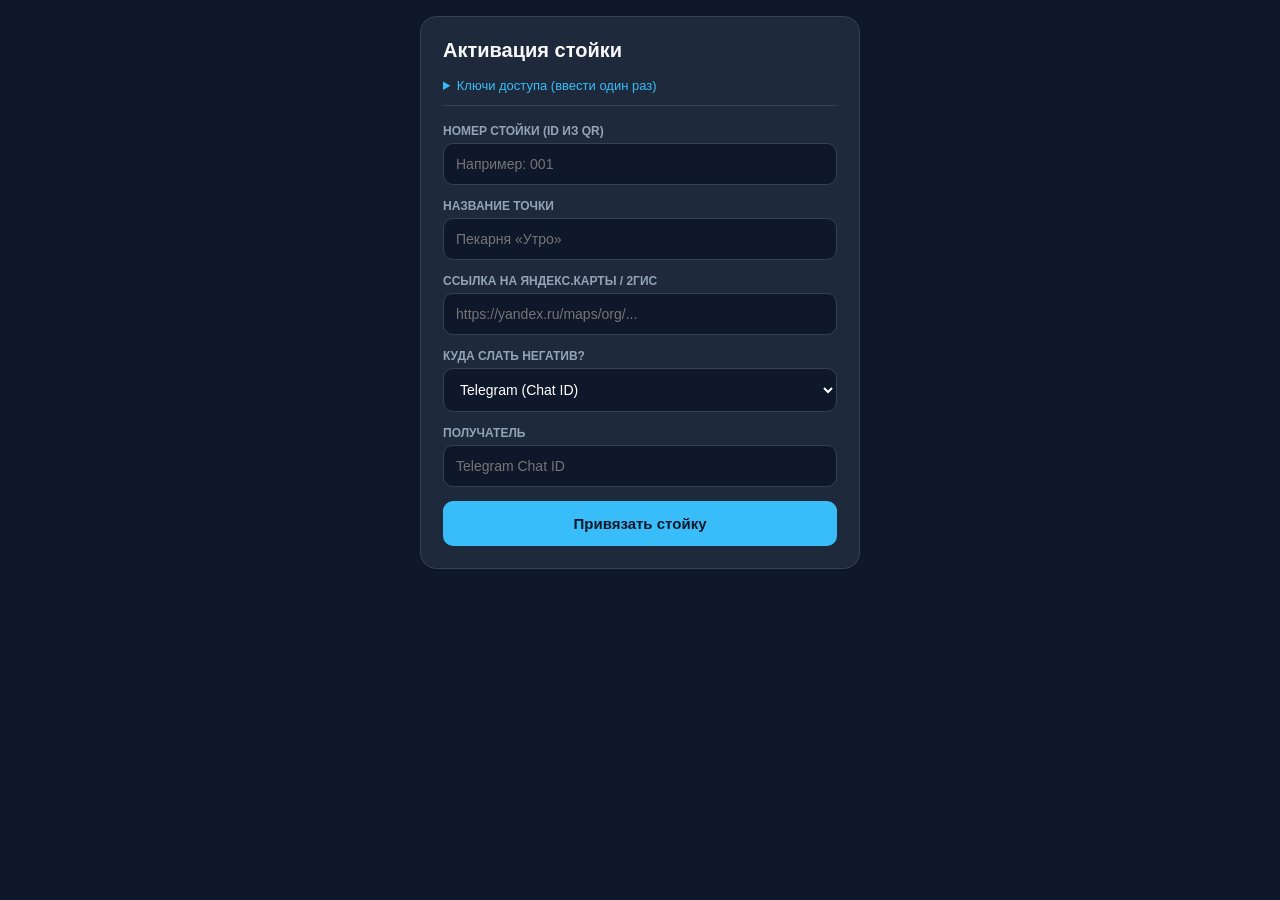
==== admin.html @ 7eeaf115 "Add files via upload" ====
<!DOCTYPE html>
<html lang="ru">
<head>
  <meta charset="UTF-8">
  <meta name="viewport" content="width=device-width, initial-scale=1.0">
  <title>Admin Panel</title>
  <style>
    * { box-sizing: border-box; font-family: -apple-system, BlinkMacSystemFont, "Segoe UI", Roboto, sans-serif; }
    body { background: #0f172a; color: #f8fafc; display: flex; justify-content: center; padding: 16px; margin: 0; }
    .card { background: #1e293b; width: 100%; max-width: 440px; padding: 22px; border-radius: 16px; border: 1px solid #334155; }
    h2 { margin: 0 0 16px 0; font-size: 20px; }
    label { display: block; font-size: 12px; text-transform: uppercase; color: #94a3b8; margin-bottom: 5px; font-weight: 600; }
    input, select { width: 100%; background: #0f172a; border: 1px solid #334155; color: #fff; padding: 12px; border-radius: 10px; font-size: 14px; margin-bottom: 14px; outline: none; }
    input:focus, select:focus { border-color: #38bdf8; }
    button { width: 100%; background: #38bdf8; color: #0f172a; border: none; padding: 14px; border-radius: 10px; font-size: 15px; font-weight: 700; cursor: pointer; }
    .status { margin-top: 12px; padding: 10px; border-radius: 8px; font-size: 13px; text-align: center; display: none; }
    .success { background: rgba(34, 197, 94, 0.15); color: #4ade80; }
    .error { background: rgba(239, 68, 68, 0.15); color: #f87171; }
    details { margin-bottom: 18px; border-bottom: 1px solid #334155; padding-bottom: 12px; }
    summary { font-size: 13px; color: #38bdf8; cursor: pointer; }
  </style>
</head>
<body>

<div class="card">
  <h2>Активация стойки</h2>

  <details>
    <summary>Ключи доступа (ввести один раз)</summary>
    <div style="margin-top: 10px;">
      <label>GitHub Gist ID</label>
      <input type="text" id="gistId" placeholder="Хеш из адреса Gist">
      <label>GitHub Personal Token</label>
      <input type="password" id="ghToken" placeholder="ghp_...">
    </div>
  </details>

  <label>Номер стойки (ID из QR)</label>
  <input type="text" id="shopId" placeholder="Например: 001">

  <label>Название точки</label>
  <input type="text" id="shopName" placeholder="Пекарня «Утро»">

  <label>Ссылка на Яндекс.Карты / 2ГИС</label>
  <input type="url" id="mapsUrl" placeholder="https://yandex.ru/maps/org/...">

  <label>Куда слать негатив?</label>
  <select id="channel" onchange="updatePlaceholder()">
    <option value="telegram">Telegram (Chat ID)</option>
    <option value="vk">ВКонтакте (VK User ID)</option>
    <option value="max">Мессенджер MAX (Chat ID)</option>
    <option value="email">Email директора</option>
  </select>

  <label>Получатель</label>
  <input type="text" id="target" placeholder="Telegram Chat ID">

  <button onclick="saveShop()" id="btnSave">Привязать стойку</button>
  <div id="status" class="status"></div>
</div>

<script>
  document.getElementById('gistId').value = localStorage.getItem('cfg_gist_id') || '';
  document.getElementById('ghToken').value = localStorage.getItem('cfg_gh_token') || '';

  function updatePlaceholder() {
    const ch = document.getElementById('channel').value;
    const target = document.getElementById('target');
    if (ch === 'telegram') target.placeholder = 'Telegram Chat ID (например: 12345678)';
    if (ch === 'vk') target.placeholder = 'Числовой VK ID (например: 74829102)';
    if (ch === 'max') target.placeholder = 'Chat ID в мессенджере MAX';
    if (ch === 'email') target.placeholder = 'director@mail.ru';
  }

  async function saveShop() {
    const status = document.getElementById('status');
    const btn = document.getElementById('btnSave');
    status.style.display = 'none';

    const gistId = document.getElementById('gistId').value.trim();
    const token = document.getElementById('ghToken').value.trim();
    const shopId = document.getElementById('shopId').value.trim();
    const name = document.getElementById('shopName').value.trim();
    const mapsUrl = document.getElementById('mapsUrl').value.trim();
    const channel = document.getElementById('channel').value;
    const target = document.getElementById('target').value.trim();

    if (!gistId || !token || !shopId || !name || !mapsUrl || !target) {
      showStatus('Заполните все поля!', false);
      return;
    }

    localStorage.setItem('cfg_gist_id', gistId);
    localStorage.setItem('cfg_gh_token', token);

    btn.disabled = true;
    btn.innerText = 'Сохранение...';

    try {
      const resGet = await fetch(`https://api.github.com/gists/${gistId}`, {
        headers: { 'Authorization': `token ${token}` }
      });
      const gistData = await resGet.json();
      let shops = JSON.parse(gistData.files['shops.json'].content || '{}');

      shops[shopId] = { name, maps_url: mapsUrl, channel, target };

      const resPatch = await fetch(`https://api.github.com/gists/${gistId}`, {
        method: 'PATCH',
        headers: {
          'Authorization': `token ${token}`,
          'Content-Type': 'application/json'
        },
        body: JSON.stringify({
          files: { 'shops.json': { content: JSON.stringify(shops, null, 2) } }
        })
      });

      if (resPatch.ok) {
        showStatus(`Стойка №${shopId} успешно активирована!`, true);
        document.getElementById('shopId').value = '';
        document.getElementById('shopName').value = '';
        document.getElementById('mapsUrl').value = '';
        document.getElementById('target').value = '';
      } else {
        showStatus('Ошибка GitHub API: проверьте токен', false);
      }
    } catch (e) {
      showStatus('Ошибка соединения', false);
    } finally {
      btn.disabled = false;
      btn.innerText = 'Привязать стойку';
    }
  }

  function showStatus(text, ok) {
    const el = document.getElementById('status');
    el.className = `status ${ok ? 'success' : 'error'}`;
    el.innerText = text;
    el.style.display = 'block';
  }
</script>
</body>
</html>
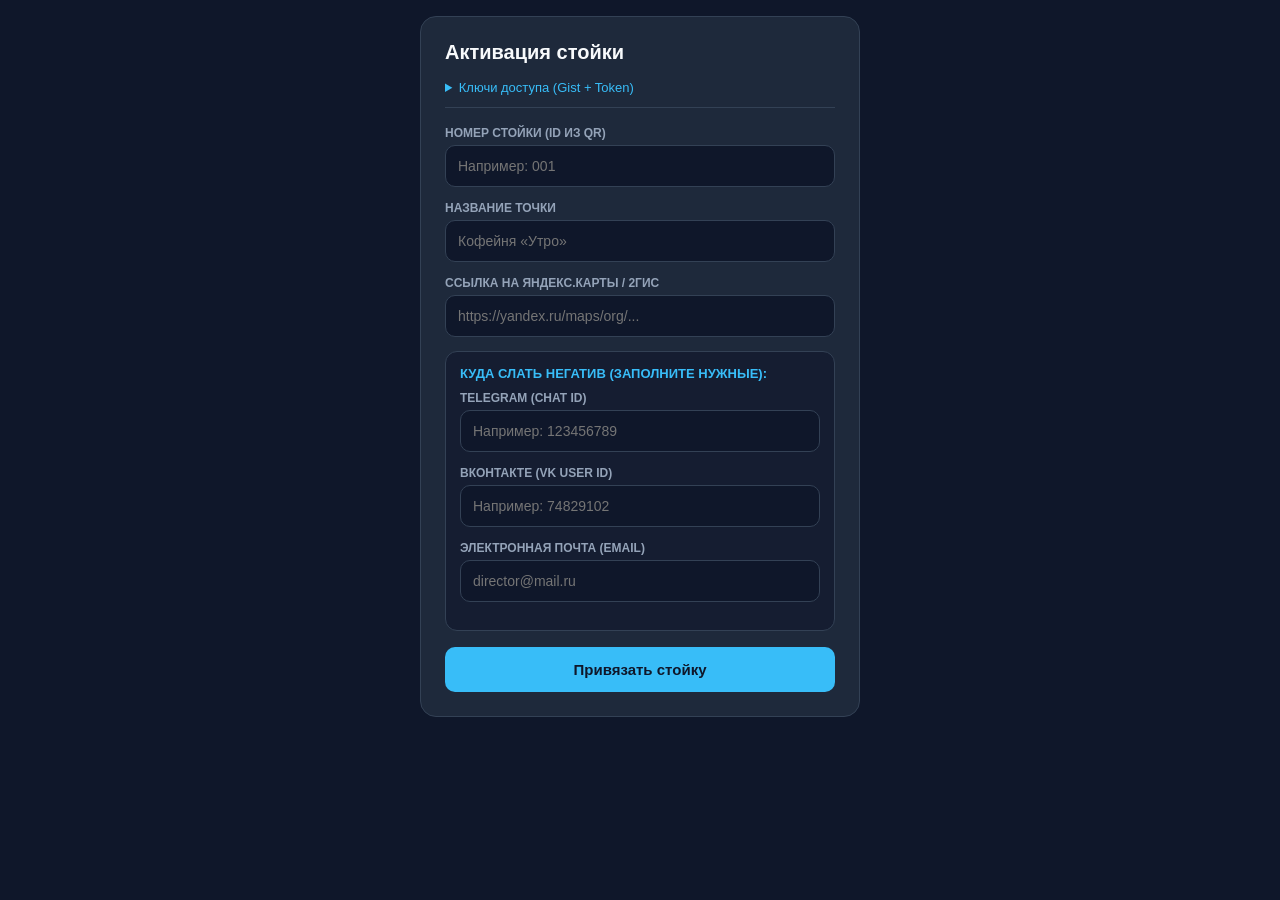
==== commit 45044a64: "Update admin.html" ====
--- a/admin.html
+++ b/admin.html
@@ -7,11 +7,13 @@
   <style>
     * { box-sizing: border-box; font-family: -apple-system, BlinkMacSystemFont, "Segoe UI", Roboto, sans-serif; }
     body { background: #0f172a; color: #f8fafc; display: flex; justify-content: center; padding: 16px; margin: 0; }
-    .card { background: #1e293b; width: 100%; max-width: 440px; padding: 22px; border-radius: 16px; border: 1px solid #334155; }
+    .card { background: #1e293b; width: 100%; max-width: 440px; padding: 24px; border-radius: 16px; border: 1px solid #334155; }
     h2 { margin: 0 0 16px 0; font-size: 20px; }
     label { display: block; font-size: 12px; text-transform: uppercase; color: #94a3b8; margin-bottom: 5px; font-weight: 600; }
-    input, select { width: 100%; background: #0f172a; border: 1px solid #334155; color: #fff; padding: 12px; border-radius: 10px; font-size: 14px; margin-bottom: 14px; outline: none; }
-    input:focus, select:focus { border-color: #38bdf8; }
+    input { width: 100%; background: #0f172a; border: 1px solid #334155; color: #fff; padding: 12px; border-radius: 10px; font-size: 14px; margin-bottom: 14px; outline: none; }
+    input:focus { border-color: #38bdf8; }
+    .channel-box { background: rgba(15, 23, 42, 0.6); padding: 14px; border-radius: 12px; border: 1px solid #334155; margin-bottom: 16px; }
+    .channel-title { font-size: 13px; font-weight: 700; color: #38bdf8; margin-bottom: 10px; text-transform: uppercase; }
     button { width: 100%; background: #38bdf8; color: #0f172a; border: none; padding: 14px; border-radius: 10px; font-size: 15px; font-weight: 700; cursor: pointer; }
     .status { margin-top: 12px; padding: 10px; border-radius: 8px; font-size: 13px; text-align: center; display: none; }
     .success { background: rgba(34, 197, 94, 0.15); color: #4ade80; }
@@ -26,7 +28,7 @@
   <h2>Активация стойки</h2>
 
   <details>
-    <summary>Ключи доступа (ввести один раз)</summary>
+    <summary>Ключи доступа (Gist + Token)</summary>
     <div style="margin-top: 10px;">
       <label>GitHub Gist ID</label>
       <input type="text" id="gistId" placeholder="Хеш из адреса Gist">
@@ -39,21 +41,24 @@
   <input type="text" id="shopId" placeholder="Например: 001">
 
   <label>Название точки</label>
-  <input type="text" id="shopName" placeholder="Пекарня «Утро»">
+  <input type="text" id="shopName" placeholder="Кофейня «Утро»">
 
   <label>Ссылка на Яндекс.Карты / 2ГИС</label>
   <input type="url" id="mapsUrl" placeholder="https://yandex.ru/maps/org/...">
 
-  <label>Куда слать негатив?</label>
-  <select id="channel" onchange="updatePlaceholder()">
-    <option value="telegram">Telegram (Chat ID)</option>
-    <option value="vk">ВКонтакте (VK User ID)</option>
-    <option value="max">Мессенджер MAX (Chat ID)</option>
-    <option value="email">Email директора</option>
-  </select>
+  <!-- Блок выбора каналов уведомлений -->
+  <div class="channel-box">
+    <div class="channel-title">Куда слать негатив (заполните нужные):</div>
 
-  <label>Получатель</label>
-  <input type="text" id="target" placeholder="Telegram Chat ID">
+    <label>Telegram (Chat ID)</label>
+    <input type="text" id="targetTg" placeholder="Например: 123456789">
+
+    <label>ВКонтакте (VK User ID)</label>
+    <input type="text" id="targetVk" placeholder="Например: 74829102">
+
+    <label>Электронная почта (Email)</label>
+    <input type="email" id="targetEmail" placeholder="director@mail.ru">
+  </div>
 
   <button onclick="saveShop()" id="btnSave">Привязать стойку</button>
   <div id="status" class="status"></div>
@@ -62,15 +67,6 @@
 <script>
   document.getElementById('gistId').value = localStorage.getItem('cfg_gist_id') || '';
   document.getElementById('ghToken').value = localStorage.getItem('cfg_gh_token') || '';
-
-  function updatePlaceholder() {
-    const ch = document.getElementById('channel').value;
-    const target = document.getElementById('target');
-    if (ch === 'telegram') target.placeholder = 'Telegram Chat ID (например: 12345678)';
-    if (ch === 'vk') target.placeholder = 'Числовой VK ID (например: 74829102)';
-    if (ch === 'max') target.placeholder = 'Chat ID в мессенджере MAX';
-    if (ch === 'email') target.placeholder = 'director@mail.ru';
-  }
 
   async function saveShop() {
     const status = document.getElementById('status');
@@ -82,11 +78,18 @@
     const shopId = document.getElementById('shopId').value.trim();
     const name = document.getElementById('shopName').value.trim();
     const mapsUrl = document.getElementById('mapsUrl').value.trim();
-    const channel = document.getElementById('channel').value;
-    const target = document.getElementById('target').value.trim();
 
-    if (!gistId || !token || !shopId || !name || !mapsUrl || !target) {
-      showStatus('Заполните все поля!', false);
+    const targetTg = document.getElementById('targetTg').value.trim();
+    const targetVk = document.getElementById('targetVk').value.trim();
+    const targetEmail = document.getElementById('targetEmail').value.trim();
+
+    if (!gistId || !token || !shopId || !name || !mapsUrl) {
+      showStatus('Заполните основные данные точки!', false);
+      return;
+    }
+
+    if (!targetTg && !targetVk && !targetEmail) {
+      showStatus('Укажите хотя бы один контакт (Telegram, VK или Email)!', false);
       return;
     }
 
@@ -103,7 +106,16 @@
       const gistData = await resGet.json();
       let shops = JSON.parse(gistData.files['shops.json'].content || '{}');
 
-      shops[shopId] = { name, maps_url: mapsUrl, channel, target };
+      // Сохраняем объект с активными каналами
+      shops[shopId] = {
+        name: name,
+        maps_url: mapsUrl,
+        targets: {
+          telegram: targetTg || null,
+          vk: targetVk || null,
+          email: targetEmail || null
+        }
+      };
 
       const resPatch = await fetch(`https://api.github.com/gists/${gistId}`, {
         method: 'PATCH',
@@ -117,16 +129,18 @@
       });
 
       if (resPatch.ok) {
-        showStatus(`Стойка №${shopId} успешно активирована!`, true);
+        showStatus(`Стойка №${shopId} успешно настроена!`, true);
         document.getElementById('shopId').value = '';
         document.getElementById('shopName').value = '';
         document.getElementById('mapsUrl').value = '';
-        document.getElementById('target').value = '';
+        document.getElementById('targetTg').value = '';
+        document.getElementById('targetVk').value = '';
+        document.getElementById('targetEmail').value = '';
       } else {
         showStatus('Ошибка GitHub API: проверьте токен', false);
       }
     } catch (e) {
-      showStatus('Ошибка соединения', false);
+      showStatus('Ошибка соединения с GitHub', false);
     } finally {
       btn.disabled = false;
       btn.innerText = 'Привязать стойку';
@@ -141,4 +155,4 @@
   }
 </script>
 </body>
-</html>+</html>
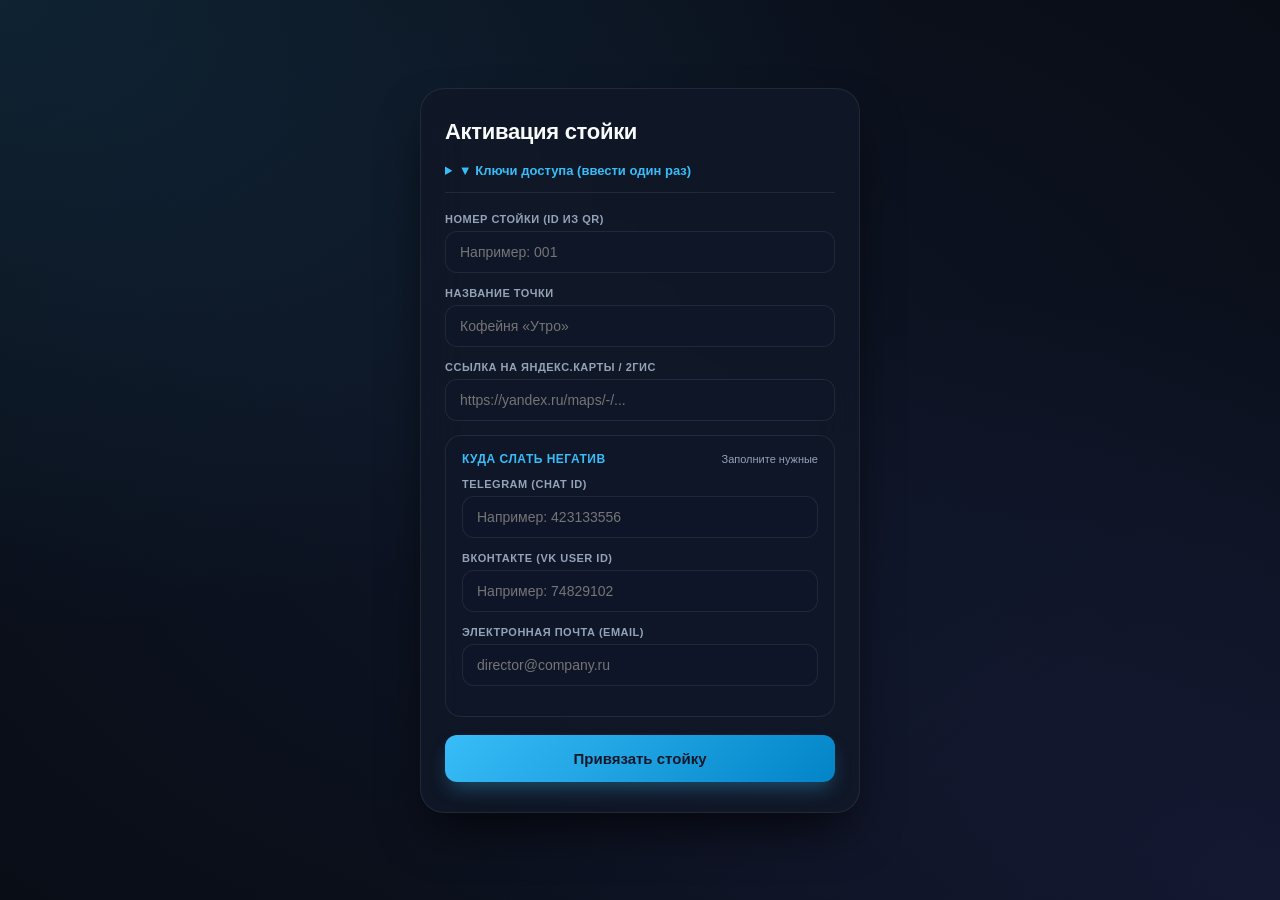
==== commit e36a236e: "Update admin.html" ====
--- a/admin.html
+++ b/admin.html
@@ -2,24 +2,186 @@
 <html lang="ru">
 <head>
   <meta charset="UTF-8">
-  <meta name="viewport" content="width=device-width, initial-scale=1.0">
-  <title>Admin Panel</title>
+  <meta name="viewport" content="width=device-width, initial-scale=1.0, maximum-scale=1.0, user-scalable=no">
+  <title>Активация стойки</title>
   <style>
-    * { box-sizing: border-box; font-family: -apple-system, BlinkMacSystemFont, "Segoe UI", Roboto, sans-serif; }
-    body { background: #0f172a; color: #f8fafc; display: flex; justify-content: center; padding: 16px; margin: 0; }
-    .card { background: #1e293b; width: 100%; max-width: 440px; padding: 24px; border-radius: 16px; border: 1px solid #334155; }
-    h2 { margin: 0 0 16px 0; font-size: 20px; }
-    label { display: block; font-size: 12px; text-transform: uppercase; color: #94a3b8; margin-bottom: 5px; font-weight: 600; }
-    input { width: 100%; background: #0f172a; border: 1px solid #334155; color: #fff; padding: 12px; border-radius: 10px; font-size: 14px; margin-bottom: 14px; outline: none; }
-    input:focus { border-color: #38bdf8; }
-    .channel-box { background: rgba(15, 23, 42, 0.6); padding: 14px; border-radius: 12px; border: 1px solid #334155; margin-bottom: 16px; }
-    .channel-title { font-size: 13px; font-weight: 700; color: #38bdf8; margin-bottom: 10px; text-transform: uppercase; }
-    button { width: 100%; background: #38bdf8; color: #0f172a; border: none; padding: 14px; border-radius: 10px; font-size: 15px; font-weight: 700; cursor: pointer; }
-    .status { margin-top: 12px; padding: 10px; border-radius: 8px; font-size: 13px; text-align: center; display: none; }
-    .success { background: rgba(34, 197, 94, 0.15); color: #4ade80; }
-    .error { background: rgba(239, 68, 68, 0.15); color: #f87171; }
-    details { margin-bottom: 18px; border-bottom: 1px solid #334155; padding-bottom: 12px; }
-    summary { font-size: 13px; color: #38bdf8; cursor: pointer; }
+    :root {
+      --bg: #090d16;
+      --card-bg: rgba(17, 24, 39, 0.85);
+      --border: rgba(255, 255, 255, 0.08);
+      --border-focus: #38bdf8;
+      --accent: #38bdf8;
+      --accent-grad: linear-gradient(135deg, #38bdf8 0%, #0284c7 100%);
+      --text: #f8fafc;
+      --text-muted: #94a3b8;
+      --input-bg: rgba(15, 23, 42, 0.6);
+      --channel-bg: rgba(15, 23, 42, 0.45);
+    }
+
+    * {
+      box-sizing: border-box;
+      margin: 0;
+      padding: 0;
+      font-family: -apple-system, BlinkMacSystemFont, "Segoe UI", Roboto, sans-serif;
+      -webkit-tap-highlight-color: transparent;
+    }
+
+    body {
+      background-color: var(--bg);
+      background-image: 
+        radial-gradient(at 0% 0%, rgba(56, 189, 248, 0.12) 0px, transparent 50%),
+        radial-gradient(at 100% 100%, rgba(99, 102, 241, 0.12) 0px, transparent 50%),
+        radial-gradient(at 50% 50%, rgba(15, 23, 42, 0.85) 0px, transparent 100%);
+      min-height: 100vh;
+      display: flex;
+      justify-content: center;
+      align-items: center;
+      padding: 20px 16px;
+      color: var(--text);
+    }
+
+    .card {
+      background: var(--card-bg);
+      backdrop-filter: blur(24px);
+      -webkit-backdrop-filter: blur(24px);
+      width: 100%;
+      max-width: 440px;
+      border-radius: 24px;
+      padding: 30px 24px;
+      border: 1px solid var(--border);
+      box-shadow: 0 25px 50px -12px rgba(0, 0, 0, 0.7);
+    }
+
+    h2 {
+      font-size: 22px;
+      font-weight: 700;
+      letter-spacing: -0.3px;
+      margin-bottom: 18px;
+    }
+
+    details {
+      margin-bottom: 20px;
+      border-bottom: 1px solid var(--border);
+      padding-bottom: 14px;
+    }
+
+    summary {
+      font-size: 13px;
+      font-weight: 600;
+      color: var(--accent);
+      cursor: pointer;
+      user-select: none;
+      outline: none;
+    }
+
+    .keys-box {
+      margin-top: 14px;
+    }
+
+    label {
+      display: block;
+      font-size: 11px;
+      text-transform: uppercase;
+      letter-spacing: 0.5px;
+      color: var(--text-muted);
+      margin-bottom: 6px;
+      font-weight: 600;
+    }
+
+    input {
+      width: 100%;
+      background: var(--input-bg);
+      border: 1px solid var(--border);
+      border-radius: 12px;
+      padding: 12px 14px;
+      font-size: 14px;
+      color: #fff;
+      outline: none;
+      margin-bottom: 14px;
+      transition: all 0.2s ease;
+    }
+
+    input:focus {
+      border-color: var(--border-focus);
+      background: rgba(15, 23, 42, 0.9);
+      box-shadow: 0 0 0 3px rgba(56, 189, 248, 0.15);
+    }
+
+    /* Блок мульти-каналов */
+    .channels-card {
+      background: var(--channel-bg);
+      border: 1px solid var(--border);
+      border-radius: 16px;
+      padding: 16px;
+      margin-bottom: 18px;
+    }
+
+    .channels-header {
+      display: flex;
+      align-items: center;
+      justify-content: space-between;
+      margin-bottom: 12px;
+    }
+
+    .channels-title {
+      font-size: 12px;
+      font-weight: 700;
+      text-transform: uppercase;
+      letter-spacing: 0.5px;
+      color: var(--accent);
+    }
+
+    .channels-hint {
+      font-size: 11px;
+      color: var(--text-muted);
+    }
+
+    .btn-submit {
+      width: 100%;
+      background: var(--accent-grad);
+      color: #0f172a;
+      border: none;
+      padding: 15px;
+      border-radius: 12px;
+      font-size: 15px;
+      font-weight: 700;
+      cursor: pointer;
+      box-shadow: 0 10px 20px -5px rgba(56, 189, 248, 0.35);
+      transition: all 0.2s ease;
+    }
+
+    .btn-submit:hover {
+      opacity: 0.95;
+      transform: translateY(-1px);
+    }
+
+    .btn-submit:disabled {
+      opacity: 0.5;
+      cursor: not-allowed;
+      transform: none;
+    }
+
+    .status-box {
+      margin-top: 14px;
+      padding: 12px;
+      border-radius: 10px;
+      font-size: 13px;
+      text-align: center;
+      display: none;
+      font-weight: 500;
+    }
+
+    .status-ok {
+      background: rgba(16, 185, 129, 0.15);
+      border: 1px solid rgba(16, 185, 129, 0.3);
+      color: #34d399;
+    }
+
+    .status-err {
+      background: rgba(244, 63, 94, 0.15);
+      border: 1px solid rgba(244, 63, 94, 0.3);
+      color: #fda4af;
+    }
   </style>
 </head>
 <body>
@@ -28,10 +190,11 @@
   <h2>Активация стойки</h2>
 
   <details>
-    <summary>Ключи доступа (Gist + Token)</summary>
-    <div style="margin-top: 10px;">
+    <summary>▼ Ключи доступа (ввести один раз)</summary>
+    <div class="keys-box">
       <label>GitHub Gist ID</label>
-      <input type="text" id="gistId" placeholder="Хеш из адреса Gist">
+      <input type="text" id="gistId" placeholder="Хеш из адресной строки Gist">
+
       <label>GitHub Personal Token</label>
       <input type="password" id="ghToken" placeholder="ghp_...">
     </div>
@@ -44,32 +207,35 @@
   <input type="text" id="shopName" placeholder="Кофейня «Утро»">
 
   <label>Ссылка на Яндекс.Карты / 2ГИС</label>
-  <input type="url" id="mapsUrl" placeholder="https://yandex.ru/maps/org/...">
-
-  <!-- Блок выбора каналов уведомлений -->
-  <div class="channel-box">
-    <div class="channel-title">Куда слать негатив (заполните нужные):</div>
+  <input type="url" id="mapsUrl" placeholder="https://yandex.ru/maps/-/... ">
+
+  <div class="channels-card">
+    <div class="channels-header">
+      <span class="channels-title">Куда слать негатив</span>
+      <span class="channels-hint">Заполните нужные</span>
+    </div>
 
     <label>Telegram (Chat ID)</label>
-    <input type="text" id="targetTg" placeholder="Например: 123456789">
+    <input type="text" id="targetTg" placeholder="Например: 423133556">
 
     <label>ВКонтакте (VK User ID)</label>
     <input type="text" id="targetVk" placeholder="Например: 74829102">
 
     <label>Электронная почта (Email)</label>
-    <input type="email" id="targetEmail" placeholder="director@mail.ru">
+    <input type="email" id="targetEmail" placeholder="director@company.ru">
   </div>
 
-  <button onclick="saveShop()" id="btnSave">Привязать стойку</button>
-  <div id="status" class="status"></div>
+  <button class="btn-submit" id="btnSave" onclick="saveShop()">Привязать стойку</button>
+  <div id="statusBox" class="status-box"></div>
 </div>
 
 <script>
+  // Автоматически восстанавливаем ранее сохраненные ключи
   document.getElementById('gistId').value = localStorage.getItem('cfg_gist_id') || '';
   document.getElementById('ghToken').value = localStorage.getItem('cfg_gh_token') || '';
 
   async function saveShop() {
-    const status = document.getElementById('status');
+    const status = document.getElementById('statusBox');
     const btn = document.getElementById('btnSave');
     status.style.display = 'none';
 
@@ -84,29 +250,33 @@
     const targetEmail = document.getElementById('targetEmail').value.trim();
 
     if (!gistId || !token || !shopId || !name || !mapsUrl) {
-      showStatus('Заполните основные данные точки!', false);
+      showMessage('Заполните все основные поля стойки!', false);
       return;
     }
 
     if (!targetTg && !targetVk && !targetEmail) {
-      showStatus('Укажите хотя бы один контакт (Telegram, VK или Email)!', false);
+      showMessage('Укажите хотя бы один канал (Telegram, VK или Email)!', false);
       return;
     }
 
+    // Сохраняем сервисные ключи в памяти браузера
     localStorage.setItem('cfg_gist_id', gistId);
     localStorage.setItem('cfg_gh_token', token);
 
     btn.disabled = true;
-    btn.innerText = 'Сохранение...';
+    btn.innerText = 'Сохранение в Gist...';
 
     try {
-      const resGet = await fetch(`https://api.github.com/gists/${gistId}`, {
+      const getRes = await fetch(`https://api.github.com/gists/${gistId}`, {
         headers: { 'Authorization': `token ${token}` }
       });
-      const gistData = await resGet.json();
+      
+      if (!getRes.ok) throw new Error('Bad credentials');
+      
+      const gistData = await getRes.json();
       let shops = JSON.parse(gistData.files['shops.json'].content || '{}');
 
-      // Сохраняем объект с активными каналами
+      // Сохраняем стойку с поддержкой сразу нескольких каналов
       shops[shopId] = {
         name: name,
         maps_url: mapsUrl,
@@ -117,7 +287,7 @@
         }
       };
 
-      const resPatch = await fetch(`https://api.github.com/gists/${gistId}`, {
+      const patchRes = await fetch(`https://api.github.com/gists/${gistId}`, {
         method: 'PATCH',
         headers: {
           'Authorization': `token ${token}`,
@@ -128,8 +298,8 @@
         })
       });
 
-      if (resPatch.ok) {
-        showStatus(`Стойка №${shopId} успешно настроена!`, true);
+      if (patchRes.ok) {
+        showMessage(`Стойка №${shopId} успешно обновлена!`, true);
         document.getElementById('shopId').value = '';
         document.getElementById('shopName').value = '';
         document.getElementById('mapsUrl').value = '';
@@ -137,22 +307,23 @@
         document.getElementById('targetVk').value = '';
         document.getElementById('targetEmail').value = '';
       } else {
-        showStatus('Ошибка GitHub API: проверьте токен', false);
+        showMessage('Ошибка сохранения: проверьте права токена GitHub', false);
       }
     } catch (e) {
-      showStatus('Ошибка соединения с GitHub', false);
+      showMessage('Ошибка доступа к Gist. Проверьте токен и Gist ID', false);
     } finally {
       btn.disabled = false;
       btn.innerText = 'Привязать стойку';
     }
   }
 
-  function showStatus(text, ok) {
-    const el = document.getElementById('status');
-    el.className = `status ${ok ? 'success' : 'error'}`;
+  function showMessage(text, isSuccess) {
+    const el = document.getElementById('statusBox');
+    el.className = `status-box ${isSuccess ? 'status-ok' : 'status-err'}`;
     el.innerText = text;
     el.style.display = 'block';
   }
 </script>
+
 </body>
 </html>
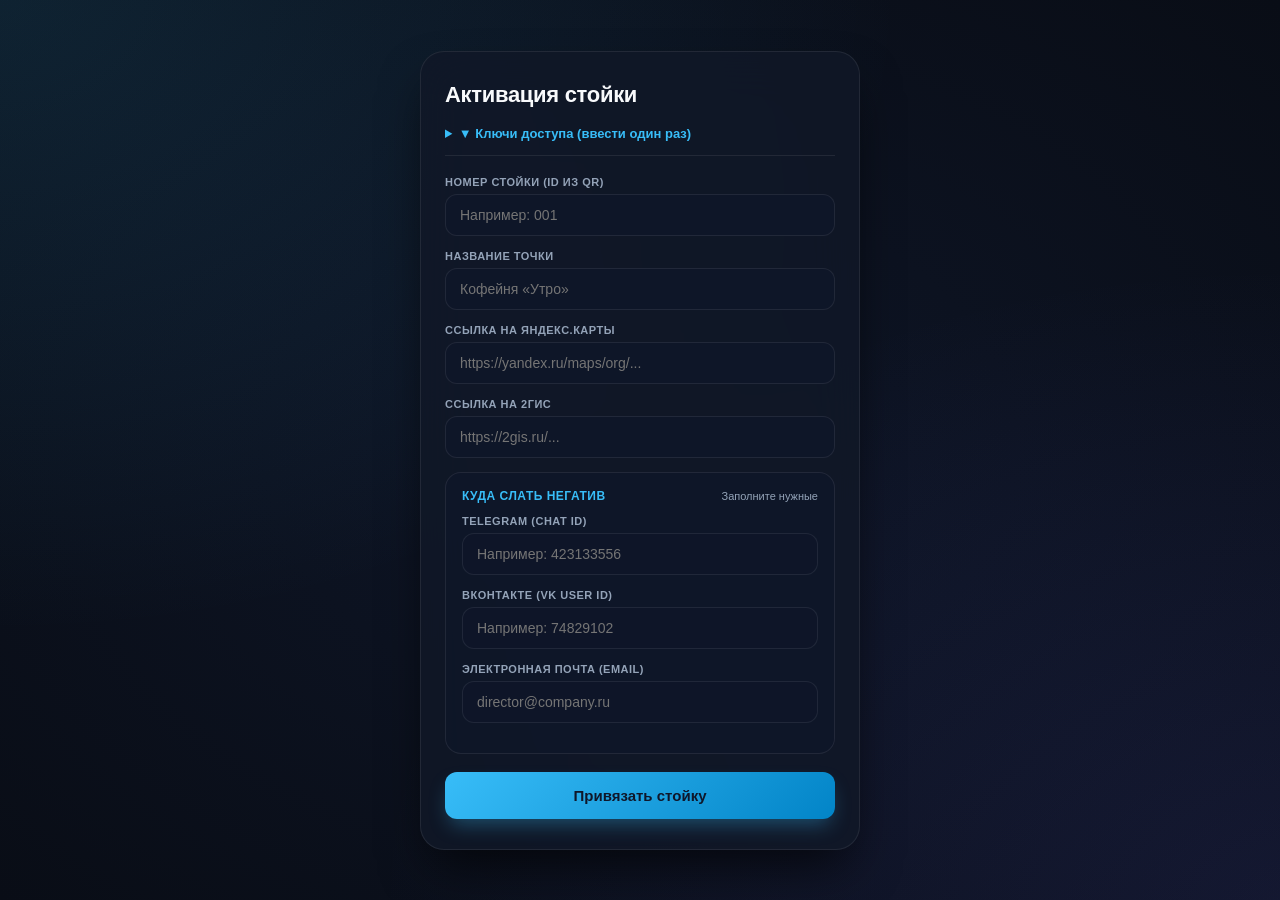
==== commit df96493e: "Update admin.html" ====
--- a/admin.html
+++ b/admin.html
@@ -107,7 +107,6 @@
       box-shadow: 0 0 0 3px rgba(56, 189, 248, 0.15);
     }
 
-    /* Блок мульти-каналов */
     .channels-card {
       background: var(--channel-bg);
       border: 1px solid var(--border);
@@ -162,17 +161,17 @@
     }
 
     .status-box {
-      margin-top: 14px;
-      padding: 12px;
-      border-radius: 10px;
+      margin-top: 16px;
+      padding: 16px;
+      border-radius: 14px;
       font-size: 13px;
-      text-align: center;
+      text-align: left;
       display: none;
-      font-weight: 500;
+      line-height: 1.5;
     }
 
     .status-ok {
-      background: rgba(16, 185, 129, 0.15);
+      background: rgba(16, 185, 129, 0.12);
       border: 1px solid rgba(16, 185, 129, 0.3);
       color: #34d399;
     }
@@ -181,6 +180,40 @@
       background: rgba(244, 63, 94, 0.15);
       border: 1px solid rgba(244, 63, 94, 0.3);
       color: #fda4af;
+      text-align: center;
+    }
+
+    .link-container {
+      margin-top: 10px;
+      background: rgba(15, 23, 42, 0.7);
+      border: 1px solid rgba(255, 255, 255, 0.08);
+      border-radius: 10px;
+      padding: 10px 12px;
+      display: flex;
+      align-items: center;
+      justify-content: space-between;
+      gap: 10px;
+    }
+
+    .link-text {
+      color: #38bdf8;
+      text-decoration: none;
+      font-size: 13px;
+      font-weight: 600;
+      word-break: break-all;
+    }
+
+    .btn-copy {
+      background: rgba(56, 189, 248, 0.15);
+      border: 1px solid rgba(56, 189, 248, 0.3);
+      color: #38bdf8;
+      border-radius: 8px;
+      padding: 6px 10px;
+      font-size: 11px;
+      font-weight: 700;
+      cursor: pointer;
+      white-space: nowrap;
+      transition: all 0.2s ease;
     }
   </style>
 </head>
@@ -206,8 +239,11 @@
   <label>Название точки</label>
   <input type="text" id="shopName" placeholder="Кофейня «Утро»">
 
-  <label>Ссылка на Яндекс.Карты / 2ГИС</label>
-  <input type="url" id="mapsUrl" placeholder="https://yandex.ru/maps/-/... ">
+  <label>Ссылка на Яндекс.Карты</label>
+  <input type="url" id="yandexUrl" placeholder="https://yandex.ru/maps/org/...">
+
+  <label>Ссылка на 2ГИС</label>
+  <input type="url" id="gisUrl" placeholder="https://2gis.ru/...">
 
   <div class="channels-card">
     <div class="channels-header">
@@ -230,7 +266,6 @@
 </div>
 
 <script>
-  // Автоматически восстанавливаем ранее сохраненные ключи
   document.getElementById('gistId').value = localStorage.getItem('cfg_gist_id') || '';
   document.getElementById('ghToken').value = localStorage.getItem('cfg_gh_token') || '';
 
@@ -243,14 +278,20 @@
     const token = document.getElementById('ghToken').value.trim();
     const shopId = document.getElementById('shopId').value.trim();
     const name = document.getElementById('shopName').value.trim();
-    const mapsUrl = document.getElementById('mapsUrl').value.trim();
+    const yandexUrl = document.getElementById('yandexUrl').value.trim();
+    const gisUrl = document.getElementById('gisUrl').value.trim();
 
     const targetTg = document.getElementById('targetTg').value.trim();
     const targetVk = document.getElementById('targetVk').value.trim();
     const targetEmail = document.getElementById('targetEmail').value.trim();
 
-    if (!gistId || !token || !shopId || !name || !mapsUrl) {
-      showMessage('Заполните все основные поля стойки!', false);
+    if (!gistId || !token || !shopId || !name) {
+      showMessage('Заполните номер и название точки!', false);
+      return;
+    }
+
+    if (!yandexUrl && !gisUrl) {
+      showMessage('Укажите хотя бы одну ссылку на карты (Яндекс или 2ГИС)!', false);
       return;
     }
 
@@ -259,7 +300,6 @@
       return;
     }
 
-    // Сохраняем сервисные ключи в памяти браузера
     localStorage.setItem('cfg_gist_id', gistId);
     localStorage.setItem('cfg_gh_token', token);
 
@@ -276,10 +316,11 @@
       const gistData = await getRes.json();
       let shops = JSON.parse(gistData.files['shops.json'].content || '{}');
 
-      // Сохраняем стойку с поддержкой сразу нескольких каналов
       shops[shopId] = {
         name: name,
-        maps_url: mapsUrl,
+        yandex_url: yandexUrl || null,
+        gis_url: gisUrl || null,
+        maps_url: yandexUrl || gisUrl || null, // обратная совместимость
         targets: {
           telegram: targetTg || null,
           vk: targetVk || null,
@@ -299,10 +340,21 @@
       });
 
       if (patchRes.ok) {
-        showMessage(`Стойка №${shopId} успешно обновлена!`, true);
+        const qrUrl = `https://servis-kontrol.ru/?id=${shopId}`;
+        
+        showMessage(`
+          <div style="font-weight: 700; color: #34d399; margin-bottom: 4px;">✓ Стойка №${shopId} сохранена!</div>
+          <div style="font-size: 11px; color: #94a3b8; margin-bottom: 6px;">Адрес для кодирования в QR-код:</div>
+          <div class="link-container">
+            <a href="${qrUrl}" target="_blank" class="link-text">${qrUrl}</a>
+            <button type="button" class="btn-copy" onclick="copyLink('${qrUrl}', this)">Копировать</button>
+          </div>
+        `, true);
+
         document.getElementById('shopId').value = '';
         document.getElementById('shopName').value = '';
-        document.getElementById('mapsUrl').value = '';
+        document.getElementById('yandexUrl').value = '';
+        document.getElementById('gisUrl').value = '';
         document.getElementById('targetTg').value = '';
         document.getElementById('targetVk').value = '';
         document.getElementById('targetEmail').value = '';
@@ -317,12 +369,21 @@
     }
   }
 
-  function showMessage(text, isSuccess) {
+  function showMessage(htmlContent, isSuccess) {
     const el = document.getElementById('statusBox');
     el.className = `status-box ${isSuccess ? 'status-ok' : 'status-err'}`;
-    el.innerText = text;
+    el.innerHTML = htmlContent;
     el.style.display = 'block';
   }
+
+  function copyLink(url, btnElement) {
+    navigator.clipboard.writeText(url).then(() => {
+      btnElement.innerText = 'Скопировано!';
+      setTimeout(() => {
+        btnElement.innerText = 'Копировать';
+      }, 2000);
+    });
+  }
 </script>
 
 </body>
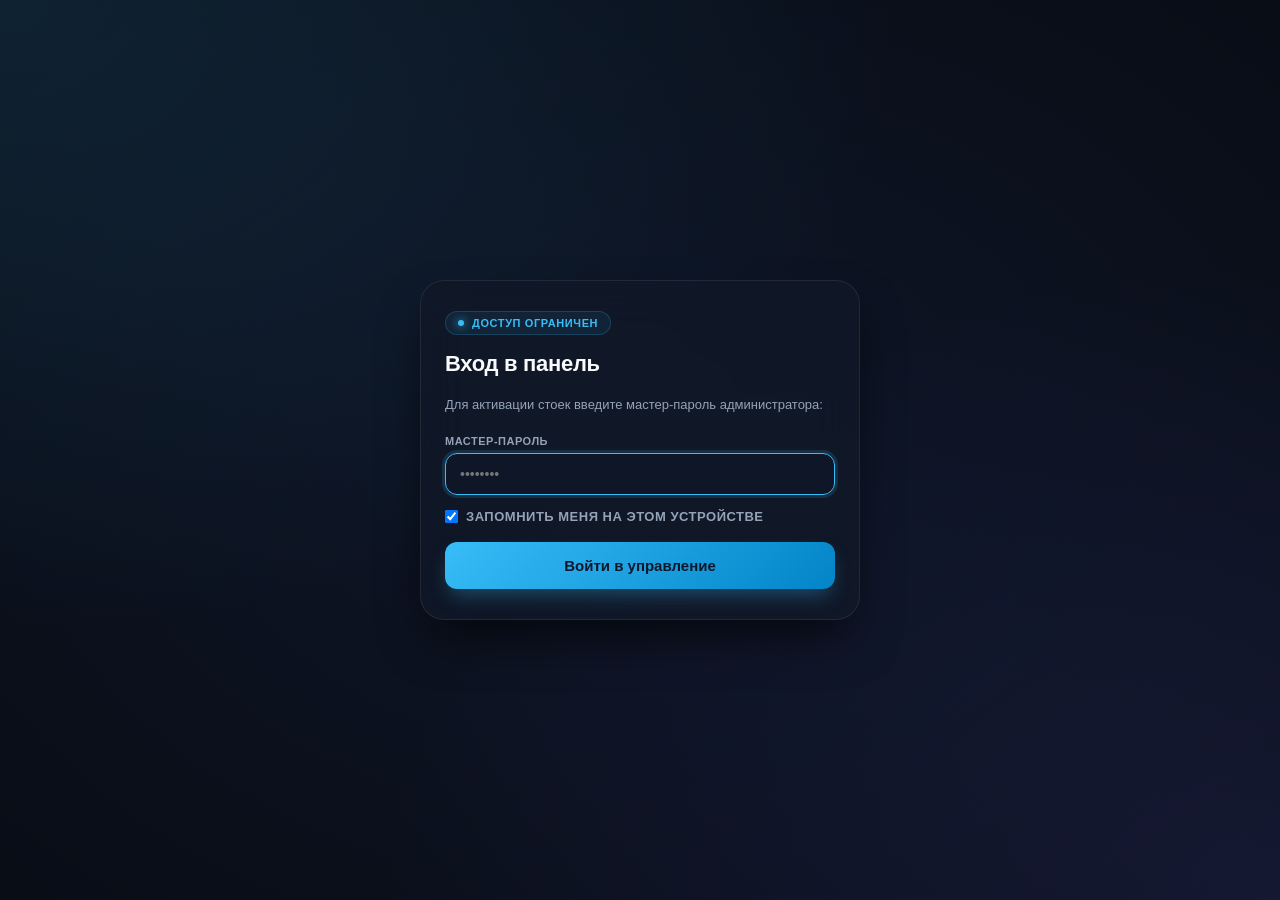
==== commit 067584d3: "Update admin.html" ====
--- a/admin.html
+++ b/admin.html
@@ -3,7 +3,7 @@
 <head>
   <meta charset="UTF-8">
   <meta name="viewport" content="width=device-width, initial-scale=1.0, maximum-scale=1.0, user-scalable=no">
-  <title>Активация стойки</title>
+  <title>Активация стойки — Панель управления</title>
   <style>
     :root {
       --bg: #090d16;
@@ -50,6 +50,36 @@
       padding: 30px 24px;
       border: 1px solid var(--border);
       box-shadow: 0 25px 50px -12px rgba(0, 0, 0, 0.7);
+      animation: fadeIn 0.3s ease;
+    }
+
+    @keyframes fadeIn {
+      from { opacity: 0; transform: translateY(8px); }
+      to { opacity: 1; transform: translateY(0); }
+    }
+
+    .top-badge {
+      display: inline-flex;
+      align-items: center;
+      gap: 8px;
+      background: rgba(56, 189, 248, 0.08);
+      border: 1px solid rgba(56, 189, 248, 0.2);
+      color: var(--accent);
+      padding: 5px 12px;
+      border-radius: 99px;
+      font-size: 11px;
+      font-weight: 700;
+      letter-spacing: 0.6px;
+      text-transform: uppercase;
+      margin-bottom: 16px;
+    }
+
+    .badge-glow {
+      width: 6px;
+      height: 6px;
+      background: var(--accent);
+      border-radius: 50%;
+      box-shadow: 0 0 8px var(--accent);
     }
 
     h2 {
@@ -57,6 +87,29 @@
       font-weight: 700;
       letter-spacing: -0.3px;
       margin-bottom: 18px;
+    }
+
+    .header-row {
+      display: flex;
+      justify-content: space-between;
+      align-items: center;
+      margin-bottom: 18px;
+    }
+
+    .btn-logout {
+      background: rgba(244, 63, 94, 0.12);
+      border: 1px solid rgba(244, 63, 94, 0.25);
+      color: #fda4af;
+      padding: 6px 12px;
+      border-radius: 8px;
+      font-size: 11px;
+      font-weight: 700;
+      cursor: pointer;
+      transition: all 0.2s ease;
+    }
+
+    .btn-logout:hover {
+      background: rgba(244, 63, 94, 0.22);
     }
 
     details {
@@ -105,6 +158,26 @@
       border-color: var(--border-focus);
       background: rgba(15, 23, 42, 0.9);
       box-shadow: 0 0 0 3px rgba(56, 189, 248, 0.15);
+    }
+
+    .remember-row {
+      display: flex;
+      align-items: center;
+      gap: 8px;
+      margin-bottom: 18px;
+      cursor: pointer;
+      user-select: none;
+    }
+
+    .remember-row input {
+      width: auto;
+      margin-bottom: 0;
+      cursor: pointer;
+    }
+
+    .remember-row span {
+      font-size: 13px;
+      color: var(--text-muted);
     }
 
     .channels-card {
@@ -219,172 +292,303 @@
 </head>
 <body>
 
-<div class="card">
-  <h2>Активация стойки</h2>
-
-  <details>
-    <summary>▼ Ключи доступа (ввести один раз)</summary>
-    <div class="keys-box">
-      <label>GitHub Gist ID</label>
-      <input type="text" id="gistId" placeholder="Хеш из адресной строки Gist">
-
-      <label>GitHub Personal Token</label>
-      <input type="password" id="ghToken" placeholder="ghp_...">
+  <!-- ==========================================================
+       ЭКРАН 1: АВТОРИЗАЦИЯ (Проверка через Vercel API)
+       ========================================================== -->
+  <div class="card" id="authCard" style="display: none;">
+    <div class="top-badge">
+      <span class="badge-glow"></span>
+      Доступ ограничен
     </div>
-  </details>
-
-  <label>Номер стойки (ID из QR)</label>
-  <input type="text" id="shopId" placeholder="Например: 001">
-
-  <label>Название точки</label>
-  <input type="text" id="shopName" placeholder="Кофейня «Утро»">
-
-  <label>Ссылка на Яндекс.Карты</label>
-  <input type="url" id="yandexUrl" placeholder="https://yandex.ru/maps/org/...">
-
-  <label>Ссылка на 2ГИС</label>
-  <input type="url" id="gisUrl" placeholder="https://2gis.ru/...">
-
-  <div class="channels-card">
-    <div class="channels-header">
-      <span class="channels-title">Куда слать негатив</span>
-      <span class="channels-hint">Заполните нужные</span>
+    <h2>Вход в панель</h2>
+    <p style="font-size: 13px; color: var(--text-muted); line-height: 1.5; margin-bottom: 20px;">
+      Для активации стоек введите мастер-пароль администратора:
+    </p>
+
+    <label>Мастер-пароль</label>
+    <input type="password" id="adminPassInput" placeholder="••••••••" onkeydown="if(event.key==='Enter') checkAuth()">
+
+    <label class="remember-row">
+      <input type="checkbox" id="rememberMe" checked>
+      <span>Запомнить меня на этом устройстве</span>
+    </label>
+
+    <button class="btn-submit" id="btnAuth" onclick="checkAuth()">Войти в управление</button>
+    <div id="authError" class="status-box status-err" style="margin-top: 14px;"></div>
+  </div>
+
+
+  <!-- ==========================================================
+       ЭКРАН 2: ПАНЕЛЬ УПРАВЛЕНИЯ (Открывается после проверки)
+       ========================================================== -->
+  <div class="card" id="mainAdminCard" style="display: none;">
+    <div class="header-row">
+      <div class="top-badge" style="margin-bottom: 0;">
+        <span class="badge-glow"></span>
+        Сервис Контроль
+      </div>
+      <button class="btn-logout" onclick="logoutAdmin()">Выйти</button>
     </div>
 
-    <label>Telegram (Chat ID)</label>
-    <input type="text" id="targetTg" placeholder="Например: 423133556">
-
-    <label>ВКонтакте (VK User ID)</label>
-    <input type="text" id="targetVk" placeholder="Например: 74829102">
-
-    <label>Электронная почта (Email)</label>
-    <input type="email" id="targetEmail" placeholder="director@company.ru">
+    <h2>Активация стойки</h2>
+
+    <details>
+      <summary>▼ Ключи доступа (ввести один раз)</summary>
+      <div class="keys-box">
+        <label>GitHub Gist ID</label>
+        <input type="text" id="gistId" placeholder="Хеш из адресной строки Gist">
+
+        <label>GitHub Personal Token</label>
+        <input type="password" id="ghToken" placeholder="ghp_...">
+      </div>
+    </details>
+
+    <label>Номер стойки (ID из QR)</label>
+    <input type="text" id="shopId" placeholder="Например: 001">
+
+    <label>Название точки</label>
+    <input type="text" id="shopName" placeholder="Кофейня «Утро»">
+
+    <label>Ссылка на Яндекс.Карты</label>
+    <input type="url" id="yandexUrl" placeholder="https://yandex.ru/maps/org/...">
+
+    <label>Ссылка на 2ГИС</label>
+    <input type="url" id="gisUrl" placeholder="https://2gis.ru/...">
+
+    <div class="channels-card">
+      <div class="channels-header">
+        <span class="channels-title">Куда слать негатив</span>
+        <span class="channels-hint">Заполните нужные</span>
+      </div>
+
+      <label>Telegram (Chat ID)</label>
+      <input type="text" id="targetTg" placeholder="Например: 423133556">
+
+      <label>ВКонтакте (VK User ID)</label>
+      <input type="text" id="targetVk" placeholder="Например: 74829102">
+
+      <label>Электронная почта (Email)</label>
+      <input type="email" id="targetEmail" placeholder="director@company.ru">
+    </div>
+
+    <button class="btn-submit" id="btnSave" onclick="saveShop()">Привязать стойку</button>
+    <div id="statusBox" class="status-box"></div>
   </div>
 
-  <button class="btn-submit" id="btnSave" onclick="saveShop()">Привязать стойку</button>
-  <div id="statusBox" class="status-box"></div>
-</div>
-
-<script>
-  document.getElementById('gistId').value = localStorage.getItem('cfg_gist_id') || '';
-  document.getElementById('ghToken').value = localStorage.getItem('cfg_gh_token') || '';
-
-  async function saveShop() {
-    const status = document.getElementById('statusBox');
-    const btn = document.getElementById('btnSave');
-    status.style.display = 'none';
-
-    const gistId = document.getElementById('gistId').value.trim();
-    const token = document.getElementById('ghToken').value.trim();
-    const shopId = document.getElementById('shopId').value.trim();
-    const name = document.getElementById('shopName').value.trim();
-    const yandexUrl = document.getElementById('yandexUrl').value.trim();
-    const gisUrl = document.getElementById('gisUrl').value.trim();
-
-    const targetTg = document.getElementById('targetTg').value.trim();
-    const targetVk = document.getElementById('targetVk').value.trim();
-    const targetEmail = document.getElementById('targetEmail').value.trim();
-
-    if (!gistId || !token || !shopId || !name) {
-      showMessage('Заполните номер и название точки!', false);
-      return;
-    }
-
-    if (!yandexUrl && !gisUrl) {
-      showMessage('Укажите хотя бы одну ссылку на карты (Яндекс или 2ГИС)!', false);
-      return;
-    }
-
-    if (!targetTg && !targetVk && !targetEmail) {
-      showMessage('Укажите хотя бы один канал (Telegram, VK или Email)!', false);
-      return;
-    }
-
-    localStorage.setItem('cfg_gist_id', gistId);
-    localStorage.setItem('cfg_gh_token', token);
-
-    btn.disabled = true;
-    btn.innerText = 'Сохранение в Gist...';
-
-    try {
-      const getRes = await fetch(`https://api.github.com/gists/${gistId}`, {
-        headers: { 'Authorization': `token ${token}` }
+
+  <script>
+    // Проверка сохранённой сессии при открытии
+    async function initSecurity() {
+      const token = localStorage.getItem('sk_admin_token') || sessionStorage.getItem('sk_admin_token');
+
+      if (!token) {
+        showLoginScreen();
+        return;
+      }
+
+      // Проверяем токен сессии на сервере Vercel
+      try {
+        const res = await fetch('/api/auth', {
+          method: 'POST',
+          headers: { 'Content-Type': 'application/json' },
+          body: JSON.stringify({ token: token })
+        });
+        const data = await res.json();
+
+        if (res.ok && data.success) {
+          showAdminPanel();
+        } else {
+          logoutAdmin();
+        }
+      } catch (err) {
+        showLoginScreen();
+      }
+    }
+
+    // Проверка введенного пароля через /api/auth
+    async function checkAuth() {
+      const pass = document.getElementById('adminPassInput').value.trim();
+      const remember = document.getElementById('rememberMe').checked;
+      const errBox = document.getElementById('authError');
+      const btn = document.getElementById('btnAuth');
+
+      if (!pass) return;
+
+      btn.disabled = true;
+      btn.innerText = 'Проверка...';
+      errBox.style.display = 'none';
+
+      try {
+        const res = await fetch('/api/auth', {
+          method: 'POST',
+          headers: { 'Content-Type': 'application/json' },
+          body: JSON.stringify({ password: pass })
+        });
+        const data = await res.json();
+
+        if (res.ok && data.success) {
+          const storage = remember ? localStorage : sessionStorage;
+          storage.setItem('sk_admin_token', data.token);
+          showAdminPanel();
+        } else {
+          errBox.innerText = data.error || 'Неверный пароль!';
+          errBox.style.display = 'block';
+          document.getElementById('adminPassInput').value = '';
+          document.getElementById('adminPassInput').focus();
+        }
+      } catch (err) {
+        errBox.innerText = 'Сетевая ошибка при проверке';
+        errBox.style.display = 'block';
+      } finally {
+        btn.disabled = false;
+        btn.innerText = 'Войти в управление';
+      }
+    }
+
+    function showLoginScreen() {
+      document.getElementById('authCard').style.display = 'block';
+      document.getElementById('mainAdminCard').style.display = 'none';
+      document.getElementById('adminPassInput').focus();
+    }
+
+    function showAdminPanel() {
+      document.getElementById('authCard').style.display = 'none';
+      document.getElementById('mainAdminCard').style.display = 'block';
+
+      // Автозаполнение токенов Gist из личного браузера
+      document.getElementById('gistId').value = localStorage.getItem('cfg_gist_id') || '';
+      document.getElementById('ghToken').value = localStorage.getItem('cfg_gh_token') || '';
+    }
+
+    function logoutAdmin() {
+      localStorage.removeItem('sk_admin_token');
+      sessionStorage.removeItem('sk_admin_token');
+      showLoginScreen();
+    }
+
+    // Сохранение стойки в Gist
+    async function saveShop() {
+      const status = document.getElementById('statusBox');
+      const btn = document.getElementById('btnSave');
+      status.style.display = 'none';
+
+      const gistId = document.getElementById('gistId').value.trim();
+      const token = document.getElementById('ghToken').value.trim();
+      const shopId = document.getElementById('shopId').value.trim();
+      const name = document.getElementById('shopName').value.trim();
+      const yandexUrl = document.getElementById('yandexUrl').value.trim();
+      const gisUrl = document.getElementById('gisUrl').value.trim();
+
+      const targetTg = document.getElementById('targetTg').value.trim();
+      const targetVk = document.getElementById('targetVk').value.trim();
+      const targetEmail = document.getElementById('targetEmail').value.trim();
+
+      if (!gistId || !token || !shopId || !name) {
+        showMessage('Заполните номер и название точки, а также Gist ID и токен!', false);
+        return;
+      }
+
+      if (!yandexUrl && !gisUrl) {
+        showMessage('Укажите хотя бы одну ссылку на карты (Яндекс или 2ГИС)!', false);
+        return;
+      }
+
+      if (!targetTg && !targetVk && !targetEmail) {
+        showMessage('Укажите хотя бы один канал (Telegram, VK или Email)!', false);
+        return;
+      }
+
+      localStorage.setItem('cfg_gist_id', gistId);
+      localStorage.setItem('cfg_gh_token', token);
+
+      btn.disabled = true;
+      btn.innerText = 'Сохранение в Gist...';
+
+      try {
+        const getRes = await fetch(`https://api.github.com/gists/${gistId}`, {
+          headers: { 
+            'Authorization': `token ${token}`,
+            'User-Agent': 'ServisKontrol-Admin'
+          }
+        });
+        
+        if (!getRes.ok) throw new Error('Bad credentials');
+        
+        const gistData = await getRes.json();
+        let shops = JSON.parse(gistData.files['shops.json']?.content || '{}');
+
+        // Сохраняем в структуре, строго синхронной с send.js
+        shops[shopId] = {
+          name: name,
+          yandex_url: yandexUrl || null,
+          gis_url: gisUrl || null,
+          maps_url: yandexUrl || gisUrl || null,
+          targets: {
+            telegram: targetTg || null,
+            vk: targetVk || null,
+            email: targetEmail || null
+          }
+        };
+
+        const patchRes = await fetch(`https://api.github.com/gists/${gistId}`, {
+          method: 'PATCH',
+          headers: {
+            'Authorization': `token ${token}`,
+            'Content-Type': 'application/json',
+            'User-Agent': 'ServisKontrol-Admin'
+          },
+          body: JSON.stringify({
+            files: { 'shops.json': { content: JSON.stringify(shops, null, 2) } }
+          })
+        });
+
+        if (patchRes.ok) {
+          const qrUrl = `https://servis-kontrol.ru/?id=${shopId}`;
+          
+          showMessage(`
+            <div style="font-weight: 700; color: #34d399; margin-bottom: 4px;">✓ Стойка №${shopId} сохранена!</div>
+            <div style="font-size: 11px; color: #94a3b8; margin-bottom: 6px;">Адрес для кодирования в QR-код:</div>
+            <div class="link-container">
+              <a href="${qrUrl}" target="_blank" class="link-text">${qrUrl}</a>
+              <button type="button" class="btn-copy" onclick="copyLink('${qrUrl}', this)">Копировать</button>
+            </div>
+          `, true);
+
+          document.getElementById('shopId').value = '';
+          document.getElementById('shopName').value = '';
+          document.getElementById('yandexUrl').value = '';
+          document.getElementById('gisUrl').value = '';
+          document.getElementById('targetTg').value = '';
+          document.getElementById('targetVk').value = '';
+          document.getElementById('targetEmail').value = '';
+        } else {
+          showMessage('Ошибка сохранения: проверьте права токена GitHub', false);
+        }
+      } catch (e) {
+        showMessage('Ошибка доступа к Gist. Проверьте токен и Gist ID', false);
+      } finally {
+        btn.disabled = false;
+        btn.innerText = 'Привязать стойку';
+      }
+    }
+
+    function showMessage(htmlContent, isSuccess) {
+      const el = document.getElementById('statusBox');
+      el.className = `status-box ${isSuccess ? 'status-ok' : 'status-err'}`;
+      el.innerHTML = htmlContent;
+      el.style.display = 'block';
+    }
+
+    function copyLink(url, btnElement) {
+      navigator.clipboard.writeText(url).then(() => {
+        btnElement.innerText = 'Скопировано!';
+        setTimeout(() => {
+          btnElement.innerText = 'Копировать';
+        }, 2000);
       });
-      
-      if (!getRes.ok) throw new Error('Bad credentials');
-      
-      const gistData = await getRes.json();
-      let shops = JSON.parse(gistData.files['shops.json'].content || '{}');
-
-      shops[shopId] = {
-        name: name,
-        yandex_url: yandexUrl || null,
-        gis_url: gisUrl || null,
-        maps_url: yandexUrl || gisUrl || null, // обратная совместимость
-        targets: {
-          telegram: targetTg || null,
-          vk: targetVk || null,
-          email: targetEmail || null
-        }
-      };
-
-      const patchRes = await fetch(`https://api.github.com/gists/${gistId}`, {
-        method: 'PATCH',
-        headers: {
-          'Authorization': `token ${token}`,
-          'Content-Type': 'application/json'
-        },
-        body: JSON.stringify({
-          files: { 'shops.json': { content: JSON.stringify(shops, null, 2) } }
-        })
-      });
-
-      if (patchRes.ok) {
-        const qrUrl = `https://servis-kontrol.ru/?id=${shopId}`;
-        
-        showMessage(`
-          <div style="font-weight: 700; color: #34d399; margin-bottom: 4px;">✓ Стойка №${shopId} сохранена!</div>
-          <div style="font-size: 11px; color: #94a3b8; margin-bottom: 6px;">Адрес для кодирования в QR-код:</div>
-          <div class="link-container">
-            <a href="${qrUrl}" target="_blank" class="link-text">${qrUrl}</a>
-            <button type="button" class="btn-copy" onclick="copyLink('${qrUrl}', this)">Копировать</button>
-          </div>
-        `, true);
-
-        document.getElementById('shopId').value = '';
-        document.getElementById('shopName').value = '';
-        document.getElementById('yandexUrl').value = '';
-        document.getElementById('gisUrl').value = '';
-        document.getElementById('targetTg').value = '';
-        document.getElementById('targetVk').value = '';
-        document.getElementById('targetEmail').value = '';
-      } else {
-        showMessage('Ошибка сохранения: проверьте права токена GitHub', false);
-      }
-    } catch (e) {
-      showMessage('Ошибка доступа к Gist. Проверьте токен и Gist ID', false);
-    } finally {
-      btn.disabled = false;
-      btn.innerText = 'Привязать стойку';
-    }
-  }
-
-  function showMessage(htmlContent, isSuccess) {
-    const el = document.getElementById('statusBox');
-    el.className = `status-box ${isSuccess ? 'status-ok' : 'status-err'}`;
-    el.innerHTML = htmlContent;
-    el.style.display = 'block';
-  }
-
-  function copyLink(url, btnElement) {
-    navigator.clipboard.writeText(url).then(() => {
-      btnElement.innerText = 'Скопировано!';
-      setTimeout(() => {
-        btnElement.innerText = 'Копировать';
-      }, 2000);
-    });
-  }
-</script>
-
+    }
+
+    initSecurity();
+  </script>
 </body>
 </html>
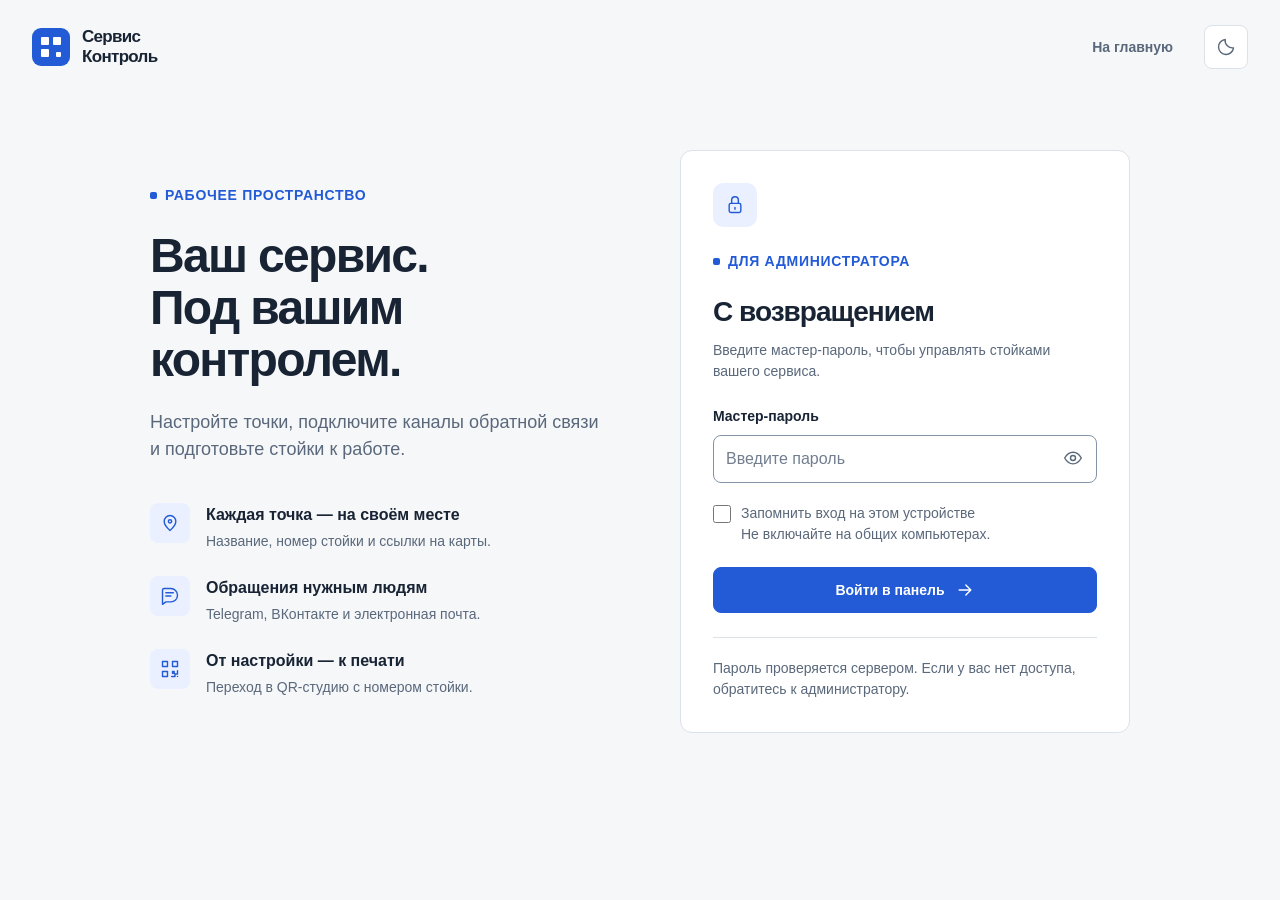
==== commit 75637f85: "design: rebuild admin workspace and safe stand editing" ====
--- a/admin.html
+++ b/admin.html
@@ -1,594 +1,13 @@
-<!DOCTYPE html>
-<html lang="ru">
-<head>
-  <meta charset="UTF-8">
-  <meta name="viewport" content="width=device-width, initial-scale=1.0, maximum-scale=1.0, user-scalable=no">
-  <title>Активация стойки — Панель управления</title>
-  <style>
-    :root {
-      --bg: #090d16;
-      --card-bg: rgba(17, 24, 39, 0.85);
-      --border: rgba(255, 255, 255, 0.08);
-      --border-focus: #38bdf8;
-      --accent: #38bdf8;
-      --accent-grad: linear-gradient(135deg, #38bdf8 0%, #0284c7 100%);
-      --text: #f8fafc;
-      --text-muted: #94a3b8;
-      --input-bg: rgba(15, 23, 42, 0.6);
-      --channel-bg: rgba(15, 23, 42, 0.45);
-    }
-
-    * {
-      box-sizing: border-box;
-      margin: 0;
-      padding: 0;
-      font-family: -apple-system, BlinkMacSystemFont, "Segoe UI", Roboto, sans-serif;
-      -webkit-tap-highlight-color: transparent;
-    }
-
-    body {
-      background-color: var(--bg);
-      background-image: 
-        radial-gradient(at 0% 0%, rgba(56, 189, 248, 0.12) 0px, transparent 50%),
-        radial-gradient(at 100% 100%, rgba(99, 102, 241, 0.12) 0px, transparent 50%),
-        radial-gradient(at 50% 50%, rgba(15, 23, 42, 0.85) 0px, transparent 100%);
-      min-height: 100vh;
-      display: flex;
-      justify-content: center;
-      align-items: center;
-      padding: 20px 16px;
-      color: var(--text);
-    }
-
-    .card {
-      background: var(--card-bg);
-      backdrop-filter: blur(24px);
-      -webkit-backdrop-filter: blur(24px);
-      width: 100%;
-      max-width: 440px;
-      border-radius: 24px;
-      padding: 30px 24px;
-      border: 1px solid var(--border);
-      box-shadow: 0 25px 50px -12px rgba(0, 0, 0, 0.7);
-      animation: fadeIn 0.3s ease;
-    }
-
-    @keyframes fadeIn {
-      from { opacity: 0; transform: translateY(8px); }
-      to { opacity: 1; transform: translateY(0); }
-    }
-
-    .top-badge {
-      display: inline-flex;
-      align-items: center;
-      gap: 8px;
-      background: rgba(56, 189, 248, 0.08);
-      border: 1px solid rgba(56, 189, 248, 0.2);
-      color: var(--accent);
-      padding: 5px 12px;
-      border-radius: 99px;
-      font-size: 11px;
-      font-weight: 700;
-      letter-spacing: 0.6px;
-      text-transform: uppercase;
-      margin-bottom: 16px;
-    }
-
-    .badge-glow {
-      width: 6px;
-      height: 6px;
-      background: var(--accent);
-      border-radius: 50%;
-      box-shadow: 0 0 8px var(--accent);
-    }
-
-    h2 {
-      font-size: 22px;
-      font-weight: 700;
-      letter-spacing: -0.3px;
-      margin-bottom: 18px;
-    }
-
-    .header-row {
-      display: flex;
-      justify-content: space-between;
-      align-items: center;
-      margin-bottom: 18px;
-    }
-
-    .btn-logout {
-      background: rgba(244, 63, 94, 0.12);
-      border: 1px solid rgba(244, 63, 94, 0.25);
-      color: #fda4af;
-      padding: 6px 12px;
-      border-radius: 8px;
-      font-size: 11px;
-      font-weight: 700;
-      cursor: pointer;
-      transition: all 0.2s ease;
-    }
-
-    .btn-logout:hover {
-      background: rgba(244, 63, 94, 0.22);
-    }
-
-    details {
-      margin-bottom: 20px;
-      border-bottom: 1px solid var(--border);
-      padding-bottom: 14px;
-    }
-
-    summary {
-      font-size: 13px;
-      font-weight: 600;
-      color: var(--accent);
-      cursor: pointer;
-      user-select: none;
-      outline: none;
-    }
-
-    .keys-box {
-      margin-top: 14px;
-    }
-
-    label {
-      display: block;
-      font-size: 11px;
-      text-transform: uppercase;
-      letter-spacing: 0.5px;
-      color: var(--text-muted);
-      margin-bottom: 6px;
-      font-weight: 600;
-    }
-
-    input {
-      width: 100%;
-      background: var(--input-bg);
-      border: 1px solid var(--border);
-      border-radius: 12px;
-      padding: 12px 14px;
-      font-size: 14px;
-      color: #fff;
-      outline: none;
-      margin-bottom: 14px;
-      transition: all 0.2s ease;
-    }
-
-    input:focus {
-      border-color: var(--border-focus);
-      background: rgba(15, 23, 42, 0.9);
-      box-shadow: 0 0 0 3px rgba(56, 189, 248, 0.15);
-    }
-
-    .remember-row {
-      display: flex;
-      align-items: center;
-      gap: 8px;
-      margin-bottom: 18px;
-      cursor: pointer;
-      user-select: none;
-    }
-
-    .remember-row input {
-      width: auto;
-      margin-bottom: 0;
-      cursor: pointer;
-    }
-
-    .remember-row span {
-      font-size: 13px;
-      color: var(--text-muted);
-    }
-
-    .channels-card {
-      background: var(--channel-bg);
-      border: 1px solid var(--border);
-      border-radius: 16px;
-      padding: 16px;
-      margin-bottom: 18px;
-    }
-
-    .channels-header {
-      display: flex;
-      align-items: center;
-      justify-content: space-between;
-      margin-bottom: 12px;
-    }
-
-    .channels-title {
-      font-size: 12px;
-      font-weight: 700;
-      text-transform: uppercase;
-      letter-spacing: 0.5px;
-      color: var(--accent);
-    }
-
-    .channels-hint {
-      font-size: 11px;
-      color: var(--text-muted);
-    }
-
-    .btn-submit {
-      width: 100%;
-      background: var(--accent-grad);
-      color: #0f172a;
-      border: none;
-      padding: 15px;
-      border-radius: 12px;
-      font-size: 15px;
-      font-weight: 700;
-      cursor: pointer;
-      box-shadow: 0 10px 20px -5px rgba(56, 189, 248, 0.35);
-      transition: all 0.2s ease;
-    }
-
-    .btn-submit:hover {
-      opacity: 0.95;
-      transform: translateY(-1px);
-    }
-
-    .btn-submit:disabled {
-      opacity: 0.5;
-      cursor: not-allowed;
-      transform: none;
-    }
-
-    .status-box {
-      margin-top: 16px;
-      padding: 16px;
-      border-radius: 14px;
-      font-size: 13px;
-      text-align: left;
-      display: none;
-      line-height: 1.5;
-    }
-
-    .status-ok {
-      background: rgba(16, 185, 129, 0.12);
-      border: 1px solid rgba(16, 185, 129, 0.3);
-      color: #34d399;
-    }
-
-    .status-err {
-      background: rgba(244, 63, 94, 0.15);
-      border: 1px solid rgba(244, 63, 94, 0.3);
-      color: #fda4af;
-      text-align: center;
-    }
-
-    .link-container {
-      margin-top: 10px;
-      background: rgba(15, 23, 42, 0.7);
-      border: 1px solid rgba(255, 255, 255, 0.08);
-      border-radius: 10px;
-      padding: 10px 12px;
-      display: flex;
-      align-items: center;
-      justify-content: space-between;
-      gap: 10px;
-    }
-
-    .link-text {
-      color: #38bdf8;
-      text-decoration: none;
-      font-size: 13px;
-      font-weight: 600;
-      word-break: break-all;
-    }
-
-    .btn-copy {
-      background: rgba(56, 189, 248, 0.15);
-      border: 1px solid rgba(56, 189, 248, 0.3);
-      color: #38bdf8;
-      border-radius: 8px;
-      padding: 6px 10px;
-      font-size: 11px;
-      font-weight: 700;
-      cursor: pointer;
-      white-space: nowrap;
-      transition: all 0.2s ease;
-    }
-  </style>
-</head>
-<body>
-
-  <!-- ==========================================================
-       ЭКРАН 1: АВТОРИЗАЦИЯ (Проверка через Vercel API)
-       ========================================================== -->
-  <div class="card" id="authCard" style="display: none;">
-    <div class="top-badge">
-      <span class="badge-glow"></span>
-      Доступ ограничен
-    </div>
-    <h2>Вход в панель</h2>
-    <p style="font-size: 13px; color: var(--text-muted); line-height: 1.5; margin-bottom: 20px;">
-      Для активации стоек введите мастер-пароль администратора:
-    </p>
-
-    <label>Мастер-пароль</label>
-    <input type="password" id="adminPassInput" placeholder="••••••••" onkeydown="if(event.key==='Enter') checkAuth()">
-
-    <label class="remember-row">
-      <input type="checkbox" id="rememberMe" checked>
-      <span>Запомнить меня на этом устройстве</span>
-    </label>
-
-    <button class="btn-submit" id="btnAuth" onclick="checkAuth()">Войти в управление</button>
-    <div id="authError" class="status-box status-err" style="margin-top: 14px;"></div>
-  </div>
-
-
-  <!-- ==========================================================
-       ЭКРАН 2: ПАНЕЛЬ УПРАВЛЕНИЯ (Открывается после проверки)
-       ========================================================== -->
-  <div class="card" id="mainAdminCard" style="display: none;">
-    <div class="header-row">
-      <div class="top-badge" style="margin-bottom: 0;">
-        <span class="badge-glow"></span>
-        Сервис Контроль
-      </div>
-      <button class="btn-logout" onclick="logoutAdmin()">Выйти</button>
-    </div>
-
-    <h2>Активация стойки</h2>
-
-    <details>
-      <summary>▼ Ключи доступа (ввести один раз)</summary>
-      <div class="keys-box">
-        <label>GitHub Gist ID</label>
-        <input type="text" id="gistId" placeholder="Хеш из адресной строки Gist">
-
-        <label>GitHub Personal Token</label>
-        <input type="password" id="ghToken" placeholder="ghp_...">
-      </div>
-    </details>
-
-    <label>Номер стойки (ID из QR)</label>
-    <input type="text" id="shopId" placeholder="Например: 001">
-
-    <label>Название точки</label>
-    <input type="text" id="shopName" placeholder="Кофейня «Утро»">
-
-    <label>Ссылка на Яндекс.Карты</label>
-    <input type="url" id="yandexUrl" placeholder="https://yandex.ru/maps/org/...">
-
-    <label>Ссылка на 2ГИС</label>
-    <input type="url" id="gisUrl" placeholder="https://2gis.ru/...">
-
-    <div class="channels-card">
-      <div class="channels-header">
-        <span class="channels-title">Куда слать негатив</span>
-        <span class="channels-hint">Заполните нужные</span>
-      </div>
-
-      <label>Telegram (Chat ID)</label>
-      <input type="text" id="targetTg" placeholder="Например: 423133556">
-
-      <label>ВКонтакте (VK User ID)</label>
-      <input type="text" id="targetVk" placeholder="Например: 74829102">
-
-      <label>Электронная почта (Email)</label>
-      <input type="email" id="targetEmail" placeholder="director@company.ru">
-    </div>
-
-    <button class="btn-submit" id="btnSave" onclick="saveShop()">Привязать стойку</button>
-    <div id="statusBox" class="status-box"></div>
-  </div>
-
-
-  <script>
-    // Проверка сохранённой сессии при открытии
-    async function initSecurity() {
-      const token = localStorage.getItem('sk_admin_token') || sessionStorage.getItem('sk_admin_token');
-
-      if (!token) {
-        showLoginScreen();
-        return;
-      }
-
-      // Проверяем токен сессии на сервере Vercel
-      try {
-        const res = await fetch('/api/auth', {
-          method: 'POST',
-          headers: { 'Content-Type': 'application/json' },
-          body: JSON.stringify({ token: token })
-        });
-        const data = await res.json();
-
-        if (res.ok && data.success) {
-          showAdminPanel();
-        } else {
-          logoutAdmin();
-        }
-      } catch (err) {
-        showLoginScreen();
-      }
-    }
-
-    // Проверка введенного пароля через /api/auth
-    async function checkAuth() {
-      const pass = document.getElementById('adminPassInput').value.trim();
-      const remember = document.getElementById('rememberMe').checked;
-      const errBox = document.getElementById('authError');
-      const btn = document.getElementById('btnAuth');
-
-      if (!pass) return;
-
-      btn.disabled = true;
-      btn.innerText = 'Проверка...';
-      errBox.style.display = 'none';
-
-      try {
-        const res = await fetch('/api/auth', {
-          method: 'POST',
-          headers: { 'Content-Type': 'application/json' },
-          body: JSON.stringify({ password: pass })
-        });
-        const data = await res.json();
-
-        if (res.ok && data.success) {
-          const storage = remember ? localStorage : sessionStorage;
-          storage.setItem('sk_admin_token', data.token);
-          showAdminPanel();
-        } else {
-          errBox.innerText = data.error || 'Неверный пароль!';
-          errBox.style.display = 'block';
-          document.getElementById('adminPassInput').value = '';
-          document.getElementById('adminPassInput').focus();
-        }
-      } catch (err) {
-        errBox.innerText = 'Сетевая ошибка при проверке';
-        errBox.style.display = 'block';
-      } finally {
-        btn.disabled = false;
-        btn.innerText = 'Войти в управление';
-      }
-    }
-
-    function showLoginScreen() {
-      document.getElementById('authCard').style.display = 'block';
-      document.getElementById('mainAdminCard').style.display = 'none';
-      document.getElementById('adminPassInput').focus();
-    }
-
-    function showAdminPanel() {
-      document.getElementById('authCard').style.display = 'none';
-      document.getElementById('mainAdminCard').style.display = 'block';
-
-      // Автозаполнение токенов Gist из личного браузера
-      document.getElementById('gistId').value = localStorage.getItem('cfg_gist_id') || '';
-      document.getElementById('ghToken').value = localStorage.getItem('cfg_gh_token') || '';
-    }
-
-    function logoutAdmin() {
-      localStorage.removeItem('sk_admin_token');
-      sessionStorage.removeItem('sk_admin_token');
-      showLoginScreen();
-    }
-
-    // Сохранение стойки в Gist
-    async function saveShop() {
-      const status = document.getElementById('statusBox');
-      const btn = document.getElementById('btnSave');
-      status.style.display = 'none';
-
-      const gistId = document.getElementById('gistId').value.trim();
-      const token = document.getElementById('ghToken').value.trim();
-      const shopId = document.getElementById('shopId').value.trim();
-      const name = document.getElementById('shopName').value.trim();
-      const yandexUrl = document.getElementById('yandexUrl').value.trim();
-      const gisUrl = document.getElementById('gisUrl').value.trim();
-
-      const targetTg = document.getElementById('targetTg').value.trim();
-      const targetVk = document.getElementById('targetVk').value.trim();
-      const targetEmail = document.getElementById('targetEmail').value.trim();
-
-      if (!gistId || !token || !shopId || !name) {
-        showMessage('Заполните номер и название точки, а также Gist ID и токен!', false);
-        return;
-      }
-
-      if (!yandexUrl && !gisUrl) {
-        showMessage('Укажите хотя бы одну ссылку на карты (Яндекс или 2ГИС)!', false);
-        return;
-      }
-
-      if (!targetTg && !targetVk && !targetEmail) {
-        showMessage('Укажите хотя бы один канал (Telegram, VK или Email)!', false);
-        return;
-      }
-
-      localStorage.setItem('cfg_gist_id', gistId);
-      localStorage.setItem('cfg_gh_token', token);
-
-      btn.disabled = true;
-      btn.innerText = 'Сохранение в Gist...';
-
-      try {
-        const getRes = await fetch(`https://api.github.com/gists/${gistId}`, {
-          headers: { 
-            'Authorization': `token ${token}`,
-            'User-Agent': 'ServisKontrol-Admin'
-          }
-        });
-        
-        if (!getRes.ok) throw new Error('Bad credentials');
-        
-        const gistData = await getRes.json();
-        let shops = JSON.parse(gistData.files['shops.json']?.content || '{}');
-
-        // Сохраняем в структуре, строго синхронной с send.js
-        shops[shopId] = {
-          name: name,
-          yandex_url: yandexUrl || null,
-          gis_url: gisUrl || null,
-          maps_url: yandexUrl || gisUrl || null,
-          targets: {
-            telegram: targetTg || null,
-            vk: targetVk || null,
-            email: targetEmail || null
-          }
-        };
-
-        const patchRes = await fetch(`https://api.github.com/gists/${gistId}`, {
-          method: 'PATCH',
-          headers: {
-            'Authorization': `token ${token}`,
-            'Content-Type': 'application/json',
-            'User-Agent': 'ServisKontrol-Admin'
-          },
-          body: JSON.stringify({
-            files: { 'shops.json': { content: JSON.stringify(shops, null, 2) } }
-          })
-        });
-
-        if (patchRes.ok) {
-          const qrUrl = `https://servis-kontrol.ru/?id=${shopId}`;
-          
-          showMessage(`
-            <div style="font-weight: 700; color: #34d399; margin-bottom: 4px;">✓ Стойка №${shopId} сохранена!</div>
-            <div style="font-size: 11px; color: #94a3b8; margin-bottom: 6px;">Адрес для кодирования в QR-код:</div>
-            <div class="link-container">
-              <a href="${qrUrl}" target="_blank" class="link-text">${qrUrl}</a>
-              <button type="button" class="btn-copy" onclick="copyLink('${qrUrl}', this)">Копировать</button>
-            </div>
-          `, true);
-
-          document.getElementById('shopId').value = '';
-          document.getElementById('shopName').value = '';
-          document.getElementById('yandexUrl').value = '';
-          document.getElementById('gisUrl').value = '';
-          document.getElementById('targetTg').value = '';
-          document.getElementById('targetVk').value = '';
-          document.getElementById('targetEmail').value = '';
-        } else {
-          showMessage('Ошибка сохранения: проверьте права токена GitHub', false);
-        }
-      } catch (e) {
-        showMessage('Ошибка доступа к Gist. Проверьте токен и Gist ID', false);
-      } finally {
-        btn.disabled = false;
-        btn.innerText = 'Привязать стойку';
-      }
-    }
-
-    function showMessage(htmlContent, isSuccess) {
-      const el = document.getElementById('statusBox');
-      el.className = `status-box ${isSuccess ? 'status-ok' : 'status-err'}`;
-      el.innerHTML = htmlContent;
-      el.style.display = 'block';
-    }
-
-    function copyLink(url, btnElement) {
-      navigator.clipboard.writeText(url).then(() => {
-        btnElement.innerText = 'Скопировано!';
-        setTimeout(() => {
-          btnElement.innerText = 'Копировать';
-        }, 2000);
-      });
-    }
-
-    initSecurity();
-  </script>
-</body>
-</html>
+<!DOCTYPE html>
+<html lang="ru"><head><meta charset="UTF-8"><meta name="viewport" content="width=device-width,initial-scale=1"><meta name="theme-color" content="#235bd7"><meta name="robots" content="noindex,nofollow"><title>Управление стойками — Сервис Контроль</title><link rel="stylesheet" href="assets/site.css"><script src="assets/common.js" defer></script><script src="assets/admin.js" defer></script></head>
+<body><a class="skip-link" href="#authCard">Перейти к содержимому</a><div id="securityLoading" class="busy" role="status"><span class="spinner"></span>Проверяем сессию…</div>
+<main class="auth-main" id="authScreen" hidden><header class="auth-header"><a class="brand" href="index.html"><span class="brand-mark"><i></i><i></i><i></i><i></i></span><span class="brand-word">Сервис<span>Контроль</span></span></a><div class="row"><a class="btn quiet" href="index.html">На главную</a><button class="icon-btn" data-theme-toggle></button></div></header><div class="auth-layout"><section class="auth-story"><div class="eyebrow">Рабочее пространство</div><h1>Ваш сервис.<br>Под вашим<br>контролем.</h1><p>Настройте точки, подключите каналы обратной связи и подготовьте стойки к работе.</p><div class="auth-points"><div class="auth-point"><span data-icon="pin"></span><div><strong>Каждая точка — на своём месте</strong><p>Название, номер стойки и ссылки на карты.</p></div></div><div class="auth-point"><span data-icon="message"></span><div><strong>Обращения нужным людям</strong><p>Telegram, ВКонтакте и электронная почта.</p></div></div><div class="auth-point"><span data-icon="qr"></span><div><strong>От настройки — к печати</strong><p>Переход в QR-студию с номером стойки.</p></div></div></div></section><section class="auth-card panel" id="authCard"><div class="widget-monogram" data-icon="lock"></div><span class="eyebrow">Для администратора</span><h2>С возвращением</h2><p>Введите мастер-пароль, чтобы управлять стойками вашего сервиса.</p><form id="authForm"><div class="field"><label for="adminPassInput">Мастер-пароль</label><div class="password-wrap"><input type="password" id="adminPassInput" placeholder="Введите пароль" autocomplete="current-password" required><button class="icon-btn" id="togglePassword" type="button" aria-label="Показать пароль"><span data-icon="eye"></span></button></div></div><label class="check-row"><input type="checkbox" id="rememberMe"><span>Запомнить вход на этом устройстве<br><span class="small">Не включайте на общих компьютерах.</span></span></label><div id="authError" class="notice error" role="alert" hidden></div><button class="btn primary wide" id="btnAuth">Войти в панель <span data-icon="arrow"></span></button></form><div class="auth-foot">Пароль проверяется сервером. Если у вас нет доступа, обратитесь к администратору.</div></section></div></main>
+<div id="adminWorkspace" hidden><aside class="app-sidebar"><a class="brand" href="index.html"><span class="brand-mark"><i></i><i></i><i></i><i></i></span><span class="brand-word">Сервис<span>Контроль</span></span></a><p class="nav-label">Рабочее пространство</p><nav class="app-nav"><a href="admin.html" aria-current="page"><span data-icon="grid"></span>Управление</a><a href="qr.html"><span data-icon="qr"></span>QR-студия</a><a href="index.html"><span data-icon="home"></span>Главная</a></nav><div class="sidebar-bottom"><div class="sidebar-note"><strong>От настройки — к диалогу</strong>Привяжите стойку к заведению, затем подготовьте макет.</div></div></aside>
+<main class="app-main" id="mainAdminCard"><header class="app-topbar"><div class="breadcrumbs"><span>Рабочее пространство</span><span>/</span><strong>Управление стойками</strong></div><div class="row"><button class="icon-btn" data-theme-toggle></button><button class="btn quiet" id="logout"><span data-icon="logout"></span>Выйти</button></div></header><div class="app-content"><div class="page-heading"><div><div class="eyebrow">Настройка точки</div><h1>Всё начинается со стойки</h1><p>Свяжите QR-код с заведением и выберите, куда направлять обращения гостей.</p></div><a class="btn" href="qr.html"><span data-icon="qr"></span>QR-студия</a></div><div class="editor-grid"><form id="shopForm" class="stack">
+<details class="panel access-details" id="accessDetails"><summary><span class="row"><span data-icon="lock"></span>Подключение к базе Gist</span><span data-icon="plus"></span></summary><div class="panel-body"><div class="form-grid"><div class="field full"><label for="gistId">GitHub Gist ID</label><input id="gistId" placeholder="Идентификатор Gist" autocomplete="off"><p class="hint">Должен совпадать с GIST_ID сервиса.</p></div><div class="field full"><label for="ghToken">GitHub Personal Token</label><input type="password" id="ghToken" placeholder="Токен с правом записи в Gist" autocomplete="off"><p class="hint">Хранится только до закрытия вкладки и удаляется при выходе.</p></div></div><div class="notice info">Используется существующий shops.json. Ключи не добавляются в код сайта.</div></div></details>
+<section class="panel"><div class="panel-head"><h2 class="row"><span class="section-number">01</span>Заведение</h2><span class="tag">Основное</span></div><div class="panel-body"><div class="form-grid"><div class="field"><label for="shopId">Номер стойки</label><input id="shopId" placeholder="Например, 001" maxlength="64" required><p class="hint">Тот же номер, что в QR-коде.</p></div><div class="field"><label for="shopName">Название точки</label><input id="shopName" placeholder="Кофейня «Утро»" maxlength="120" required></div></div><button class="btn quiet" id="loadExisting" type="button"><span data-icon="refresh"></span>Загрузить настройки по номеру</button></div></section>
+<section class="panel"><div class="panel-head"><h2 class="row"><span class="section-number">02</span>Отзывы на картах</h2><span class="tag blue">4–5 звёзд</span></div><div class="panel-body"><p class="small">Добавьте хотя бы одну площадку. Если указаны обе, гость сам выберет.</p><div class="stack"><div class="field"><label for="yandexUrl">Яндекс Карты</label><input type="url" id="yandexUrl" placeholder="https://yandex.ru/maps/org/…"></div><div class="field"><label for="gisUrl">2ГИС</label><input type="url" id="gisUrl" placeholder="https://2gis.ru/…"></div></div></div></section>
+<section class="panel"><div class="panel-head"><h2 class="row"><span class="section-number">03</span>Каналы обращений</h2><span class="tag">1–3 звезды</span></div><div class="panel-body"><p class="small">Укажите один или несколько каналов.</p><div class="channels-grid"><div class="field"><label for="targetTg">Telegram · Chat ID</label><input id="targetTg" placeholder="423133556 или -100…"></div><div class="field"><label for="targetVk">ВКонтакте · User ID</label><input id="targetVk" placeholder="74829102"></div><div class="field"><label for="targetEmail">Электронная почта</label><input type="email" id="targetEmail" placeholder="director@company.ru"></div></div></div></section>
+<div class="notice" id="statusBox" role="status" hidden></div><div class="panel admin-save"><div class="form-actions"><p>Проверьте данные. Ссылку на отзыв получите после сохранения.</p><button class="btn primary" id="btnSave"><span data-icon="check"></span>Сохранить стойку</button></div></div>
+<section class="panel" id="saveResult" hidden><div class="panel-body"><span class="tag green">Сохранено в Gist</span><h2 id="resultTitle">Стойка готова</h2><p class="small">Откройте форму для проверки или подготовьте макет.</p><a id="savedLink" class="result-link mono" target="_blank"></a><div class="result-actions"><button class="btn" type="button" id="copySaved">Копировать</button><a class="btn primary" id="openStudio">Создать макет <span data-icon="arrow"></span></a></div><button class="btn quiet" id="newShop" type="button"><span data-icon="plus"></span>Следующая стойка</button></div></section></form>
+<aside class="panel summary-panel"><div class="panel-head"><h2>Ваша стойка</h2><span data-icon="eye"></span></div><div class="mini-stand"><span data-icon="qr"></span><strong id="previewName">Название заведения</strong><span id="previewId">НОМЕР НЕ УКАЗАН</span></div><ul class="summary-list"><li id="readyPoint"><span class="step-dot">1</span>Номер и название</li><li id="readyMaps"><span class="step-dot">2</span>Ссылки на карты</li><li id="readyChannels"><span class="step-dot">3</span>Каналы обращений</li></ul></aside></div></div></main></div><noscript>Для управления включите JavaScript.</noscript></body></html>
--- a/assets/site.css
+++ b/assets/site.css
@@ -0,0 +1,16 @@
+/* Сервис Контроль — shared, responsive design system */
+:root{color-scheme:light;--bg:#f6f7f9;--surface:#fff;--soft:#f0f3f8;--text:#182334;--muted:#5a687b;--line:#dce2ea;--input-line:#8694a7;--blue:#235bd7;--blue-hover:#194ab6;--blue-soft:#eaf0ff;--positive:#20744c;--positive-soft:#eaf6ef;--danger:#ad2940;--danger-soft:#fff0f2;--shadow:0 2px 4px #192c4610,0 16px 40px #192c4608;--radius:12px;--sidebar:236px}
+:root[data-theme=dark]{color-scheme:dark;--bg:#151a22;--surface:#1d2430;--soft:#252e3b;--text:#f4f6fa;--muted:#a9b6c8;--line:#3b4656;--input-line:#8191a8;--blue:#8ab3ff;--blue-hover:#b2ccff;--blue-soft:#263650;--positive:#89d5ad;--positive-soft:#21392e;--danger:#ffafba;--danger-soft:#422731;--shadow:none}
+*{box-sizing:border-box}html{scroll-behavior:smooth;scroll-padding-top:32px}body{margin:0;background:var(--bg);color:var(--text);font:16px/1.5 -apple-system,BlinkMacSystemFont,"Segoe UI",sans-serif;-webkit-font-smoothing:antialiased}button,input,select,textarea{font:inherit}button,a,input,select,textarea,summary{-webkit-tap-highlight-color:transparent}button{cursor:pointer}a{color:var(--blue);text-underline-offset:4px}button:disabled{cursor:not-allowed;opacity:.55}a,button{touch-action:manipulation}h1,h2,h3,p{margin:0}h1,h2,h3{line-height:1.16;letter-spacing:-.035em}h1{font-size:40px;font-weight:750}h2{font-size:28px}h3{font-size:20px}p{color:var(--muted)}svg{display:block;flex-shrink:0}button svg,a svg{pointer-events:none}.icon{width:20px;height:20px}button:focus-visible,a:focus-visible,summary:focus-visible,input:focus-visible,select:focus-visible,textarea:focus-visible{outline:3px solid var(--blue);outline-offset:4px}[hidden]{display:none!important}.sr-only{position:absolute!important;width:1px;height:1px;padding:0;margin:-1px;overflow:hidden;clip:rect(0,0,0,0);white-space:nowrap;border:0}.skip-link{position:fixed;top:-80px;left:16px;padding:12px 20px;background:var(--surface);z-index:100}.skip-link:focus{top:12px}.wrap{width:min(1120px,calc(100% - 64px));margin-inline:auto}.eyebrow{display:flex;align-items:center;gap:8px;color:var(--blue);font-size:14px;font-weight:650;letter-spacing:.05em;text-transform:uppercase}.eyebrow:before{content:"";width:7px;height:7px;background:currentColor;border-radius:2px}.muted{color:var(--muted)}.small{font-size:14px;line-height:1.55}.mono{font-family:ui-monospace,SFMono-Regular,Consolas,monospace}.row{display:flex;align-items:center;gap:12px}.between{justify-content:space-between}.stack{display:grid;gap:16px}.brand{display:inline-flex;gap:12px;align-items:center;color:var(--text);text-decoration:none;font-weight:750;font-size:17px;line-height:1.16;letter-spacing:-.04em;min-height:44px}.brand-mark{width:38px;height:38px;display:grid;grid-template-columns:repeat(2,8px);grid-template-rows:repeat(2,8px);place-content:center;gap:4px;background:#235bd7;border-radius:9px;flex-shrink:0}.brand-mark i{background:white;border-radius:1px}.brand-mark i:last-child{width:5px;height:5px;align-self:end;justify-self:end}.brand-word{display:block}.brand-word span{display:block}.btn{min-height:46px;padding:11px 18px;border-radius:8px;border:1px solid var(--line);background:var(--surface);color:var(--text);display:inline-flex;justify-content:center;align-items:center;gap:10px;text-decoration:none;font-size:14px;font-weight:650;line-height:1.45;transition:background .18s,border-color .18s,transform .18s}.btn:hover{background:var(--soft);border-color:var(--input-line)}.btn.primary{background:var(--blue);border-color:var(--blue);color:#fff}:root[data-theme=dark] .btn.primary{color:#121c2d}.btn.primary:hover{background:var(--blue-hover);border-color:var(--blue-hover)}.btn.quiet{background:transparent;border-color:transparent;color:var(--muted)}.btn.quiet:hover{background:var(--soft);color:var(--text)}.btn.wide{width:100%}.icon-btn{width:44px;height:44px;padding:0;display:grid;place-items:center;background:var(--surface);color:var(--muted);border:1px solid var(--line);border-radius:8px}.icon-btn:hover{color:var(--blue);background:var(--blue-soft)}.tag{display:inline-flex;align-items:center;gap:6px;padding:4px 10px;border:1px solid var(--line);border-radius:6px;color:var(--muted);font-size:14px;white-space:nowrap}.tag.blue{background:var(--blue-soft);border-color:transparent;color:var(--blue)}.tag.green{background:var(--positive-soft);border-color:transparent;color:var(--positive)}.panel{background:var(--surface);border:1px solid var(--line);border-radius:var(--radius);min-width:0}.panel-head{display:flex;align-items:center;justify-content:space-between;gap:16px;padding:20px 24px;border-bottom:1px solid var(--line);flex-wrap:wrap}.panel-head h2{font-size:18px;letter-spacing:-.02em;min-width:0}.panel-body{padding:24px}.section-title{display:flex;gap:12px;align-items:center;margin-bottom:20px}.section-number{width:30px;height:30px;display:grid;place-items:center;background:var(--blue-soft);color:var(--blue);border-radius:7px;font-size:14px;font-weight:650;flex-shrink:0}.section-title h2,.section-title h3{font-size:18px}.form-grid{display:grid;grid-template-columns:minmax(0,1fr) minmax(0,1fr);gap:20px}.field{display:grid;gap:8px;align-content:start;min-width:0}.field.full{grid-column:1/-1}.field label,.field-label{font-size:14px;font-weight:600;color:var(--text)}.field input,.field select,.field textarea{width:100%;min-width:0;min-height:46px;border:1px solid var(--input-line);border-radius:8px;padding:11px 12px;color:var(--text);background:var(--surface);transition:border-color .15s}.field input::placeholder,.field textarea::placeholder{color:var(--muted);opacity:.85}.field textarea{resize:vertical;min-height:112px}.field input:focus,.field select:focus,.field textarea:focus{border-color:var(--blue)}.field input[aria-invalid=true]{border-color:var(--danger)}.field input[type=range]{padding:0;border:0;accent-color:var(--blue)}.field input[type=file]{font-size:14px;padding:8px}.field input[type=file]::file-selector-button{border:0;background:var(--blue-soft);color:var(--blue);padding:8px;border-radius:5px;margin-right:10px;font:inherit;cursor:pointer}.field .hint{font-size:14px;color:var(--muted)}.check-row{display:flex;gap:10px;align-items:flex-start;min-height:44px;cursor:pointer;font-size:14px;color:var(--muted)}.check-row input{width:18px;height:18px;margin:2px 0 0;accent-color:var(--blue);flex-shrink:0}.notice{font-size:14px;line-height:1.6;padding:14px 16px;border:1px solid var(--line);border-radius:8px;overflow-wrap:anywhere}.notice.error{background:var(--danger-soft);color:var(--danger);border-color:currentColor}.notice.success{background:var(--positive-soft);color:var(--positive)}.notice.info{background:var(--blue-soft);color:var(--blue)}.form-actions{display:flex;align-items:center;justify-content:space-between;gap:16px;margin-top:24px}.form-actions p{max-width:290px;font-size:14px}.busy{display:flex;align-items:center;justify-content:center;gap:12px;min-height:220px;color:var(--muted)}.spinner{width:24px;height:24px;border:2px solid var(--line);border-top-color:var(--blue);border-radius:50%;animation:spin .7s linear infinite}@keyframes spin{to{transform:rotate(360deg)}}
+/* Marketing site: real interactive product, not fictional metrics. */
+.site-header{display:flex;justify-content:space-between;align-items:center;gap:24px;padding-block:24px}.site-nav{display:flex;align-items:center;gap:24px}.site-nav>a:not(.btn){font-size:14px;color:var(--muted);text-decoration:none;min-height:44px;display:flex;align-items:center}.site-nav>a:hover{color:var(--blue)}.hero{display:grid;grid-template-columns:1.12fr 1fr;align-items:center;gap:64px;padding-block:64px 72px}.hero-copy h1{font-size:clamp(40px,4.5vw,60px);margin:24px 0;line-height:1.04;letter-spacing:-.052em;max-width:620px}.hero-copy h1 span{color:var(--blue)}.hero-copy>p{font-size:18px;line-height:1.65;max-width:460px}.hero-actions{display:flex;flex-wrap:wrap;gap:12px;margin:32px 0 24px}.hero-note{display:flex;gap:12px;align-items:center;font-size:14px;color:var(--muted)}.hero-note>span:last-child{border-left:1px solid var(--line);padding-left:12px}.hero-stage{background:var(--blue-soft);border:1px solid var(--line);border-radius:12px;padding:24px;position:relative}.stage-heading{display:flex;align-items:center;justify-content:space-between;gap:12px;margin-bottom:20px;font-size:14px;color:var(--muted)}.stage-heading .dot{width:7px;height:7px;background:var(--blue);border-radius:50%;display:inline-block;margin-right:6px}.stage-footer{display:flex;justify-content:space-between;align-items:center;gap:16px;margin-top:16px;font-size:14px;color:var(--muted)}.stage-footer .btn{padding:8px;min-height:44px}.hero-stage .widget-card{box-shadow:var(--shadow);width:100%;max-width:none}.integrations{display:flex;align-items:center;justify-content:space-between;gap:24px;border-block:1px solid var(--line);padding:24px 0}.integrations p{font-size:14px}.integration-list{display:flex;flex-wrap:wrap;align-items:center;gap:32px;color:var(--muted);font-size:16px;font-weight:650;letter-spacing:-.02em}.integration-list span{display:flex;align-items:center;gap:8px}.integration-list b{color:var(--blue);font-size:18px}.section{padding-block:72px}.section-intro{display:flex;align-items:end;justify-content:space-between;gap:48px;margin-bottom:32px}.section-intro h2{font-size:36px;max-width:520px;margin-top:16px}.section-intro p{max-width:340px}.features{display:grid;grid-template-columns:repeat(3,1fr);gap:24px}.feature{border-top:2px solid var(--line);padding-top:24px}.feature .feature-icon{color:var(--blue);width:44px;height:44px;display:grid;place-items:center;background:var(--blue-soft);border-radius:10px;margin-bottom:24px}.feature h3{margin-bottom:12px}.feature p{font-size:16px;line-height:1.65}.workflow{background:var(--surface);border-block:1px solid var(--line)}.steps{display:grid;grid-template-columns:repeat(3,1fr);gap:32px}.step-num{font:14px ui-monospace,Consolas,monospace;color:var(--blue);display:block;margin-bottom:20px}.steps h3{margin-bottom:12px}.cta{padding:40px;background:var(--blue-soft);border-radius:12px;display:flex;justify-content:space-between;align-items:center;gap:32px}.cta h2{margin-bottom:12px;max-width:580px}.site-footer{border-top:1px solid var(--line);padding-block:24px;display:flex;justify-content:space-between;align-items:center;gap:24px}.site-footer p{font-size:14px}.footer-links{display:flex;gap:16px}.footer-links a{font-size:14px;color:var(--muted);min-height:44px;display:flex;align-items:center}
+/* Feedback states and contact dialog. */
+.widget-page{min-height:100svh;display:flex;flex-direction:column;align-items:center;justify-content:center;padding:32px 16px;gap:24px}.widget-top{display:flex;align-items:center;justify-content:space-between;width:min(440px,100%);gap:16px}.widget-card{padding:32px 24px;background:var(--surface);border:1px solid var(--line);border-radius:12px;max-width:440px;width:100%}.widget-card h1,.widget-card h2{font-size:26px;overflow-wrap:anywhere}.widget-card .widget-intro{margin:12px 0 24px;font-size:14px}.widget-monogram{width:44px;height:44px;background:var(--blue-soft);color:var(--blue);border-radius:10px;display:grid;place-items:center;margin-bottom:24px}.widget-eyebrow{font-size:14px;color:var(--muted);margin-bottom:12px}.stars-box{display:flex;justify-content:space-between;gap:4px;margin:24px 0 12px}.star-btn{background:var(--soft);border:1px solid var(--line);color:var(--input-line);width:52px;height:56px;border-radius:8px;display:grid;place-items:center;transition:background .15s,transform .15s}.star-btn svg{width:28px;height:28px;fill:transparent}.star-btn.active{background:#fff3d1;border-color:#c49620;color:#896008}.star-btn.active svg{fill:#edbe42}.star-btn:hover{transform:translateY(-2px);border-color:var(--blue)}.rating-label{min-height:24px;color:var(--muted);text-align:center;font-size:14px}.rating-ends{display:flex;justify-content:space-between;font-size:14px;color:var(--muted)}.rating-footer{border-top:1px solid var(--line);padding-top:20px;margin-top:24px;font-size:14px;display:flex;gap:8px;align-items:flex-start;color:var(--muted)}.negative-form{display:grid;gap:16px;margin-top:24px}.tags-grid{display:flex;flex-wrap:wrap;gap:8px}.tag-choice{padding:9px 12px;min-height:44px;font-size:14px;color:var(--muted);background:var(--surface);border:1px solid var(--input-line);border-radius:8px}.tag-choice[aria-pressed=true]{background:var(--blue-soft);border-color:var(--blue);color:var(--blue)}.status-state{text-align:center;padding-block:16px}.status-symbol{width:56px;height:56px;display:grid;place-items:center;margin:0 auto 24px;border-radius:12px;background:var(--positive-soft);color:var(--positive)}.status-symbol .icon{width:28px;height:28px}.status-state p{font-size:14px;margin-top:12px}.status-state .stack{margin-top:24px}.maps-link{justify-content:space-between}.map-letter{width:28px;height:28px;display:grid;place-items:center;border-radius:6px;font-weight:750;color:#fff;background:#d52c25}.map-letter.gis{background:#237b3e;font-size:14px}.widget-back{margin-top:20px}.widget-page .widget-foot{font-size:14px;color:var(--muted);text-align:center}.widget-card .notice{margin-top:16px}.demo-banner{font-size:14px;color:var(--blue);padding:10px 12px;border-radius:8px;background:var(--blue-soft);margin-bottom:20px}.contact-dialog{padding:32px;border:1px solid var(--line);border-radius:12px;background:var(--surface);color:var(--text);width:min(440px,calc(100% - 32px));max-height:calc(100svh - 32px);box-shadow:var(--shadow)}.contact-dialog::backdrop{background:#0b142b99;backdrop-filter:blur(4px)}.dialog-head{display:flex;justify-content:space-between;align-items:center;gap:16px;margin-bottom:24px}.contact-dialog h2{font-size:28px;margin-bottom:12px}.contact-dialog>p{font-size:14px}.contact-list{display:grid;gap:12px;margin-top:24px}.contact-link{display:flex;gap:16px;align-items:center;padding:16px;border:1px solid var(--line);border-radius:8px;color:var(--text);text-decoration:none}.contact-link:hover{background:var(--soft);border-color:var(--input-line)}.contact-link>span:nth-child(2){flex:1}.contact-link strong{display:block;font-size:16px}.contact-link small{display:block;font-size:14px;color:var(--muted)}.contact-icon{width:40px;height:40px;display:grid;place-items:center;background:var(--blue-soft);color:var(--blue);border-radius:8px;font-size:14px;font-weight:750}
+/* Workspace shell shared by admin and print studio. */
+.app-sidebar{position:fixed;inset:0 auto 0 0;width:var(--sidebar);background:var(--surface);border-right:1px solid var(--line);display:flex;flex-direction:column;padding:28px 20px;z-index:10}.app-sidebar .brand{margin-bottom:48px}.nav-label{font-size:14px;color:var(--muted);padding-inline:12px;margin-bottom:12px}.app-nav{display:grid;gap:8px}.app-nav a{display:flex;align-items:center;gap:12px;border-radius:8px;padding:12px;color:var(--muted);font-size:14px;text-decoration:none;min-height:46px}.app-nav a:hover{background:var(--soft);color:var(--text)}.app-nav a[aria-current=page]{background:var(--blue-soft);color:var(--blue);font-weight:650}.sidebar-bottom{margin-top:auto;padding-top:24px}.sidebar-note{padding:16px;border:1px solid var(--line);border-radius:8px;font-size:14px;color:var(--muted)}.sidebar-note strong{display:block;color:var(--text);margin-bottom:8px}.app-main{margin-left:var(--sidebar);min-height:100svh}.app-topbar{display:flex;align-items:center;justify-content:space-between;gap:16px;min-height:80px;padding:16px 40px;border-bottom:1px solid var(--line);background:var(--surface)}.breadcrumbs{font-size:14px;color:var(--muted);display:flex;align-items:center;gap:12px}.breadcrumbs strong{color:var(--text);font-weight:500}.app-content{max-width:1240px;margin:0 auto;padding:40px}.page-heading{display:flex;justify-content:space-between;align-items:end;gap:24px;margin-bottom:32px}.page-heading h1{font-size:36px;margin-bottom:12px}.page-heading p{max-width:620px}.editor-grid{display:grid;grid-template-columns:minmax(0,1fr) 300px;gap:24px;align-items:start}.editor-grid>*{min-width:0}.editor-grid>.stack{min-width:0}.summary-panel{position:sticky;top:24px}.summary-panel .mini-stand{margin:24px;background:#172438;border-radius:8px;padding:24px 20px;color:white;text-align:center;min-height:230px;display:flex;flex-direction:column;justify-content:space-between;gap:24px}.mini-stand .icon{width:56px;height:56px;margin:0 auto;color:#b8d2ff}.mini-stand strong{font-size:20px;line-height:1.25;overflow-wrap:anywhere}.mini-stand span{font:14px ui-monospace,monospace;color:#b7c7df;overflow-wrap:anywhere}.summary-list{list-style:none;padding:0 24px 24px;margin:0;display:grid;gap:16px}.summary-list li{display:flex;gap:12px;align-items:center;font-size:14px;color:var(--muted)}.summary-list li.done{color:var(--positive)}.summary-list .step-dot{width:24px;height:24px;display:grid;place-items:center;border:1px solid var(--line);border-radius:50%;font-size:14px;flex-shrink:0}.summary-list li.done .step-dot{background:var(--positive-soft);border-color:currentColor}.access-details summary{list-style:none;display:flex;align-items:center;justify-content:space-between;gap:12px;cursor:pointer;padding:20px 24px;min-height:64px;font-weight:600;font-size:14px}.access-details summary::-webkit-details-marker{display:none}.access-details[open] summary{border-bottom:1px solid var(--line)}.access-details[open] summary>.icon{transform:rotate(45deg)}.access-details .notice{margin-top:20px}.channels-grid{display:grid;gap:20px}.channel-label{display:flex;align-items:center;gap:10px}.channel-label .icon{color:var(--blue)}.result-link{display:block;padding:12px;background:var(--surface);border:1px solid var(--line);border-radius:8px;overflow-wrap:anywhere;margin:16px 0;font-size:14px}.result-actions{display:flex;gap:8px;flex-wrap:wrap}.auth-main{min-height:100svh}.auth-header{display:flex;justify-content:space-between;align-items:center;padding:24px 32px}.auth-layout{width:min(980px,calc(100% - 64px));margin:56px auto;display:grid;grid-template-columns:1fr 1fr;gap:80px;align-items:center}.auth-story h1{font-size:48px;margin:24px 0;line-height:1.08}.auth-story>p{font-size:18px}.auth-points{display:grid;gap:24px;margin-top:40px}.auth-point{display:flex;gap:16px;align-items:flex-start}.auth-point>span{width:40px;height:40px;background:var(--blue-soft);color:var(--blue);display:grid;place-items:center;flex-shrink:0;border-radius:8px}.auth-point strong{display:block;margin-bottom:4px;font-size:16px}.auth-point p{font-size:14px}.auth-card{padding:32px}.auth-card h2{margin:24px 0 12px}.auth-card>p{font-size:14px;margin-bottom:24px}.auth-card form{display:grid;gap:20px}.auth-foot{border-top:1px solid var(--line);padding-top:20px;margin-top:24px;font-size:14px;color:var(--muted)}.password-wrap{display:flex;position:relative;min-width:0}.password-wrap input{padding-right:54px}.password-wrap .icon-btn{position:absolute;right:2px;top:2px;border:0;background:transparent;height:42px}.admin-save{margin-top:0;padding:20px 24px}.admin-save p{font-size:14px}.readiness{color:var(--muted);font-size:14px;margin-bottom:20px}.readiness strong{color:var(--text)}
+@media(min-width:1600px){.app-content{padding-top:48px}}
+@media(max-width:1200px){:root{--sidebar:208px}.app-content{padding:32px 24px}.app-topbar{padding-inline:24px}.editor-grid{grid-template-columns:minmax(0,1fr) 260px}.hero{gap:32px}.hero-copy h1{font-size:48px}.integration-list{gap:20px}}
+@media(max-width:1020px){.editor-grid{grid-template-columns:minmax(0,1fr)}.summary-panel{position:static}.summary-panel .mini-stand{display:none}.summary-list{grid-template-columns:1fr 1fr;padding-top:24px}.hero-copy h1{font-size:44px}.hero{gap:24px}.hero-stage{padding:16px}.auth-layout{gap:40px}.auth-story h1{font-size:40px}.integrations{align-items:start;flex-direction:column;gap:16px}}
+@media(max-width:780px){.wrap{width:calc(100% - 40px)}.site-header{padding-block:16px}.site-nav{gap:8px}.site-nav>a:not(.btn){display:none}.hero{grid-template-columns:1fr;padding-block:40px 48px;gap:40px}.hero-copy h1{font-size:48px;max-width:600px}.hero-copy>p{max-width:560px}.hero-stage{padding:20px;max-width:480px;width:100%;justify-self:center}.features{grid-template-columns:1fr;gap:32px}.feature{display:grid;grid-template-columns:44px 1fr;gap:12px 16px}.feature .feature-icon{grid-row:1/3;margin:0}.feature h3{margin:0;align-self:center}.feature p{grid-column:2}.section{padding-block:48px}.section-intro{display:block;margin-bottom:32px}.section-intro>.btn{margin-top:24px}.section-intro h2{font-size:30px}.section-intro p{margin-top:16px;max-width:500px}.steps{grid-template-columns:1fr;gap:32px}.step-num{margin-bottom:12px}.cta{padding:28px;align-items:start;flex-direction:column}.site-footer{flex-wrap:wrap}.app-sidebar{position:static;width:auto;display:block;padding:16px;border-right:0;border-bottom:1px solid var(--line)}.app-sidebar .brand{margin:0 0 16px}.nav-label,.sidebar-bottom{display:none}.app-nav{display:flex;gap:8px}.app-nav a{flex:1;justify-content:center;padding:10px;gap:8px;white-space:nowrap}.app-nav a .icon{width:18px;height:18px}.app-main{margin:0}.app-topbar{min-height:64px;padding:12px 20px}.app-content{padding:28px 20px}.page-heading{align-items:start}.page-heading h1{font-size:30px}.page-heading p{font-size:14px}.auth-layout{grid-template-columns:1fr;width:min(460px,calc(100% - 32px));margin:24px auto;gap:24px}.auth-story{display:none}.auth-header{padding:16px}.auth-card{padding:28px}.breadcrumbs>span:first-child{display:none}.breadcrumbs .separator{display:none}}
+@media(max-width:440px){.wrap{width:calc(100% - 32px)}.brand{font-size:15px;gap:8px}.site-nav .btn{padding-inline:12px}.hero-copy h1{font-size:40px}.hero-copy>p{font-size:16px}.hero-note{flex-wrap:wrap;font-size:14px}.hero-note>span:last-child{padding-left:0;border-left:0}.hero-actions .btn{flex:1;padding-inline:12px}.hero-stage{padding:12px}.stage-heading{font-size:14px;gap:8px}.widget-card{padding:24px 20px}.hero-stage .widget-card{padding:24px 16px}.widget-card h1,.widget-card h2{font-size:24px}.star-btn{width:46px;height:50px}.stars-box{gap:4px}.rating-ends{font-size:14px}.integration-list{column-gap:20px;row-gap:12px;font-size:14px}.form-grid{grid-template-columns:minmax(0,1fr)}.panel-body{padding:20px}.panel-head{padding:16px 20px}.form-actions{flex-direction:column;align-items:stretch}.form-actions p{max-width:none}.page-heading{flex-wrap:wrap;gap:16px}.summary-list{grid-template-columns:1fr;padding:20px}.app-nav a{font-size:14px;padding:10px 6px;gap:6px}.app-nav a .icon{width:16px}.app-content{padding:24px 16px}.app-topbar{padding-inline:16px}.app-topbar .tag{display:none}.access-details summary{padding:16px 20px}.contact-dialog{padding:24px}.contact-link{padding:12px}.contact-link small{font-size:14px}.contact-icon{width:36px;height:36px}.auth-card{padding:24px}.result-actions .btn{flex:1}.hero-note .icon{display:none}.cta{padding:24px}.site-footer{gap:16px}}
+@media(prefers-reduced-motion:reduce){html{scroll-behavior:auto}*,*:before,*:after{animation-duration:.01ms!important;animation-iteration-count:1!important;transition-duration:.01ms!important}}
